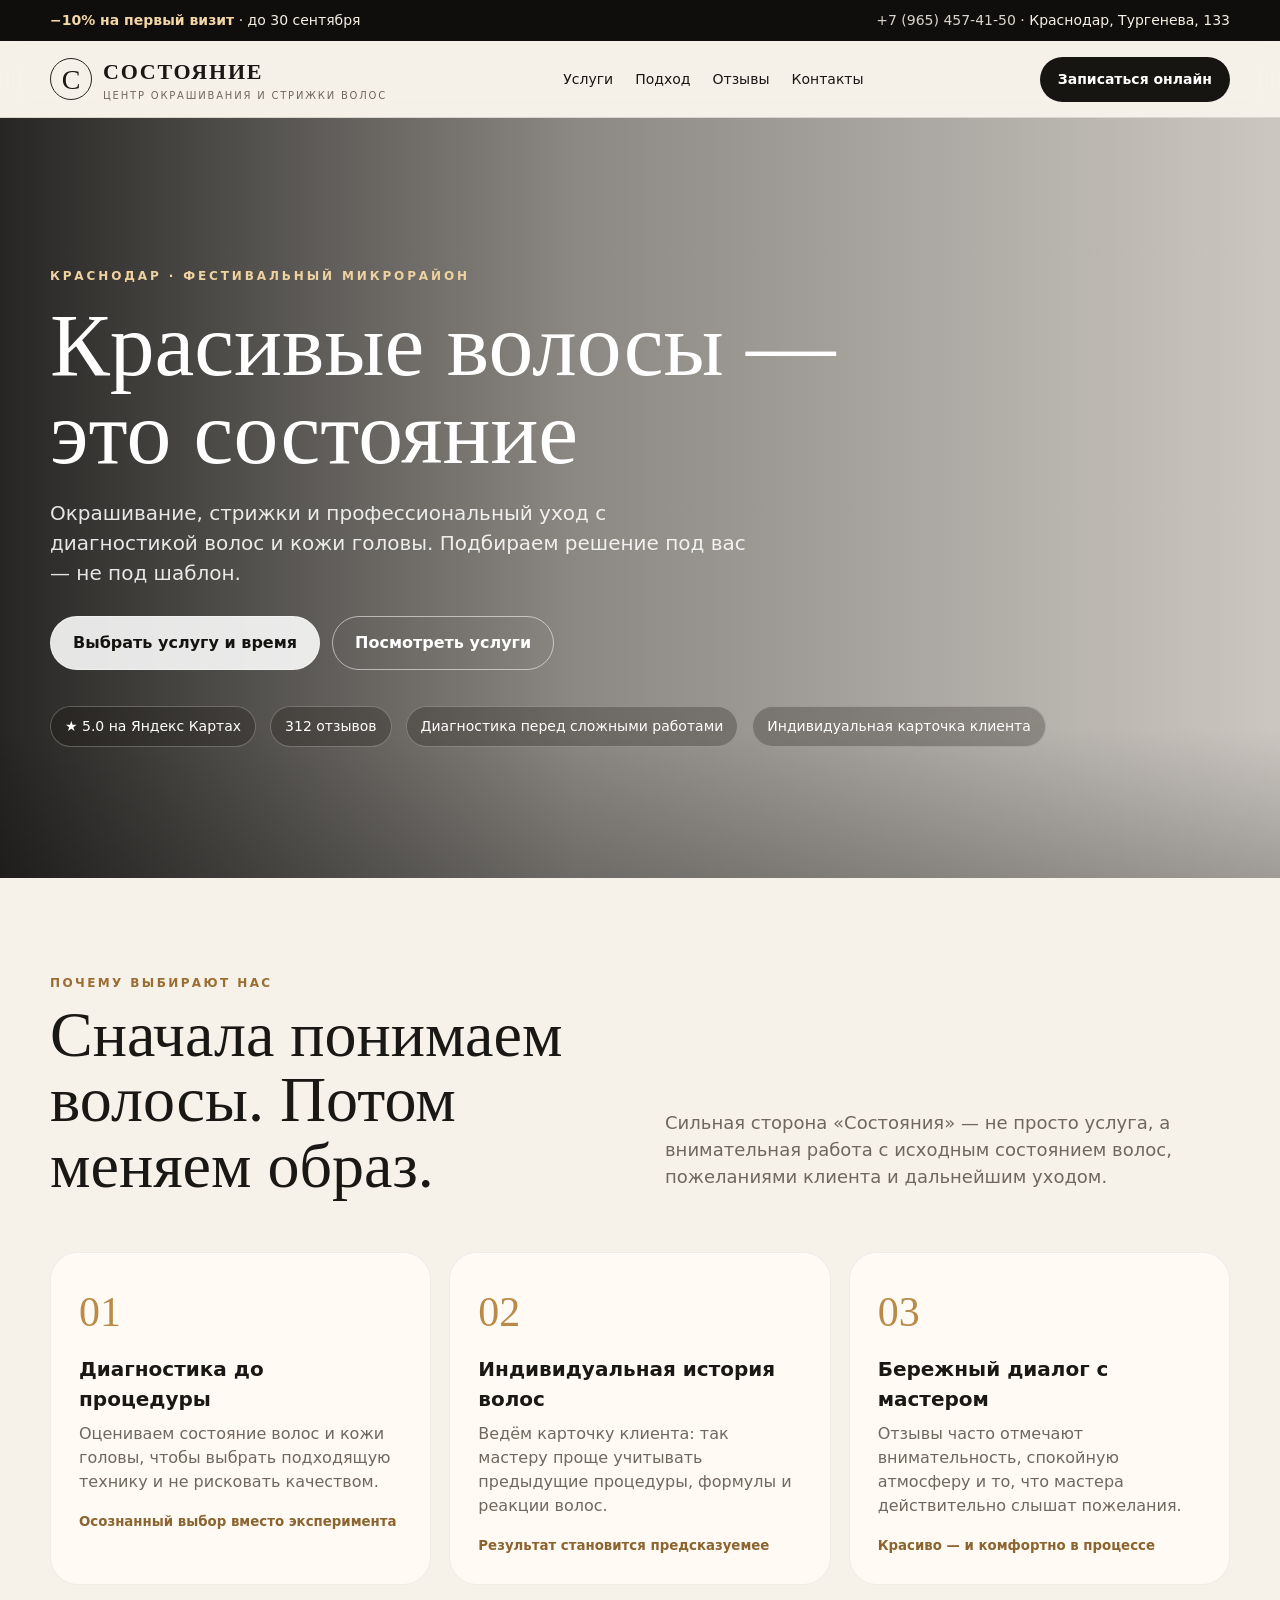
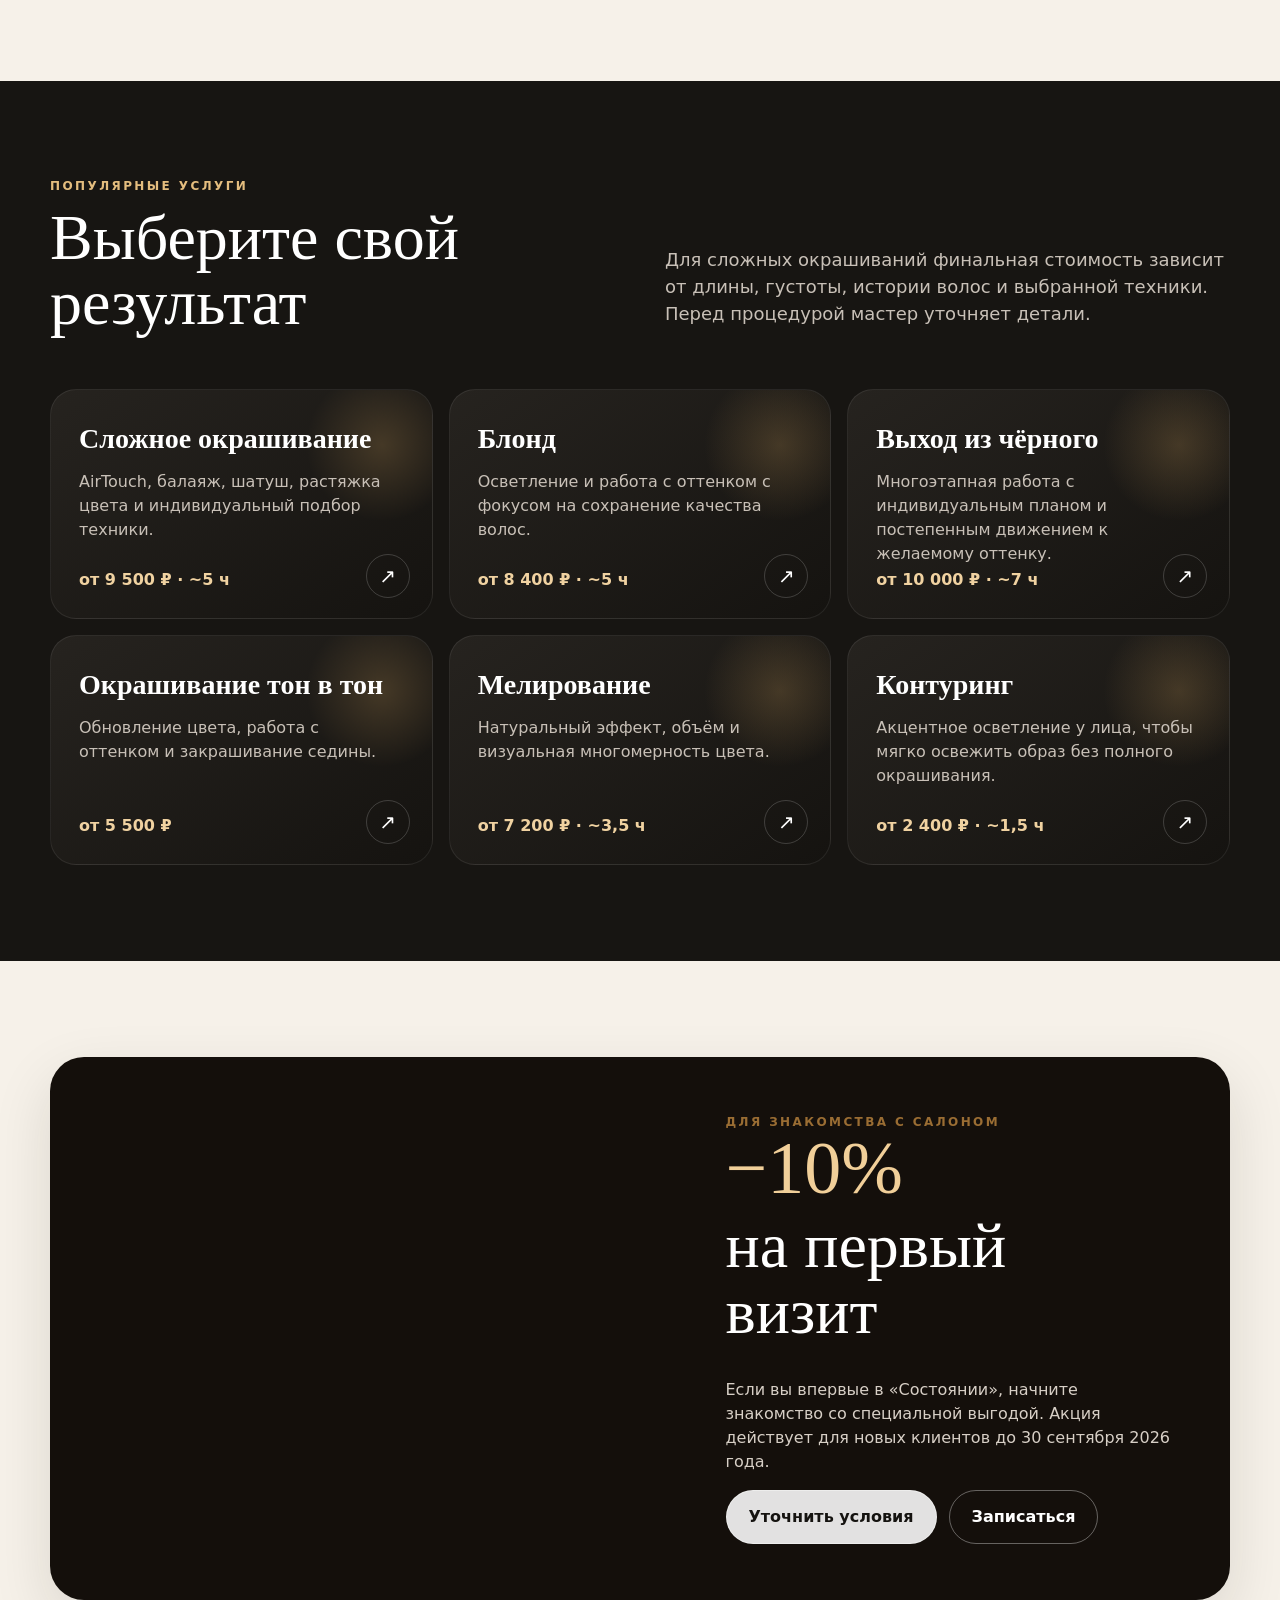
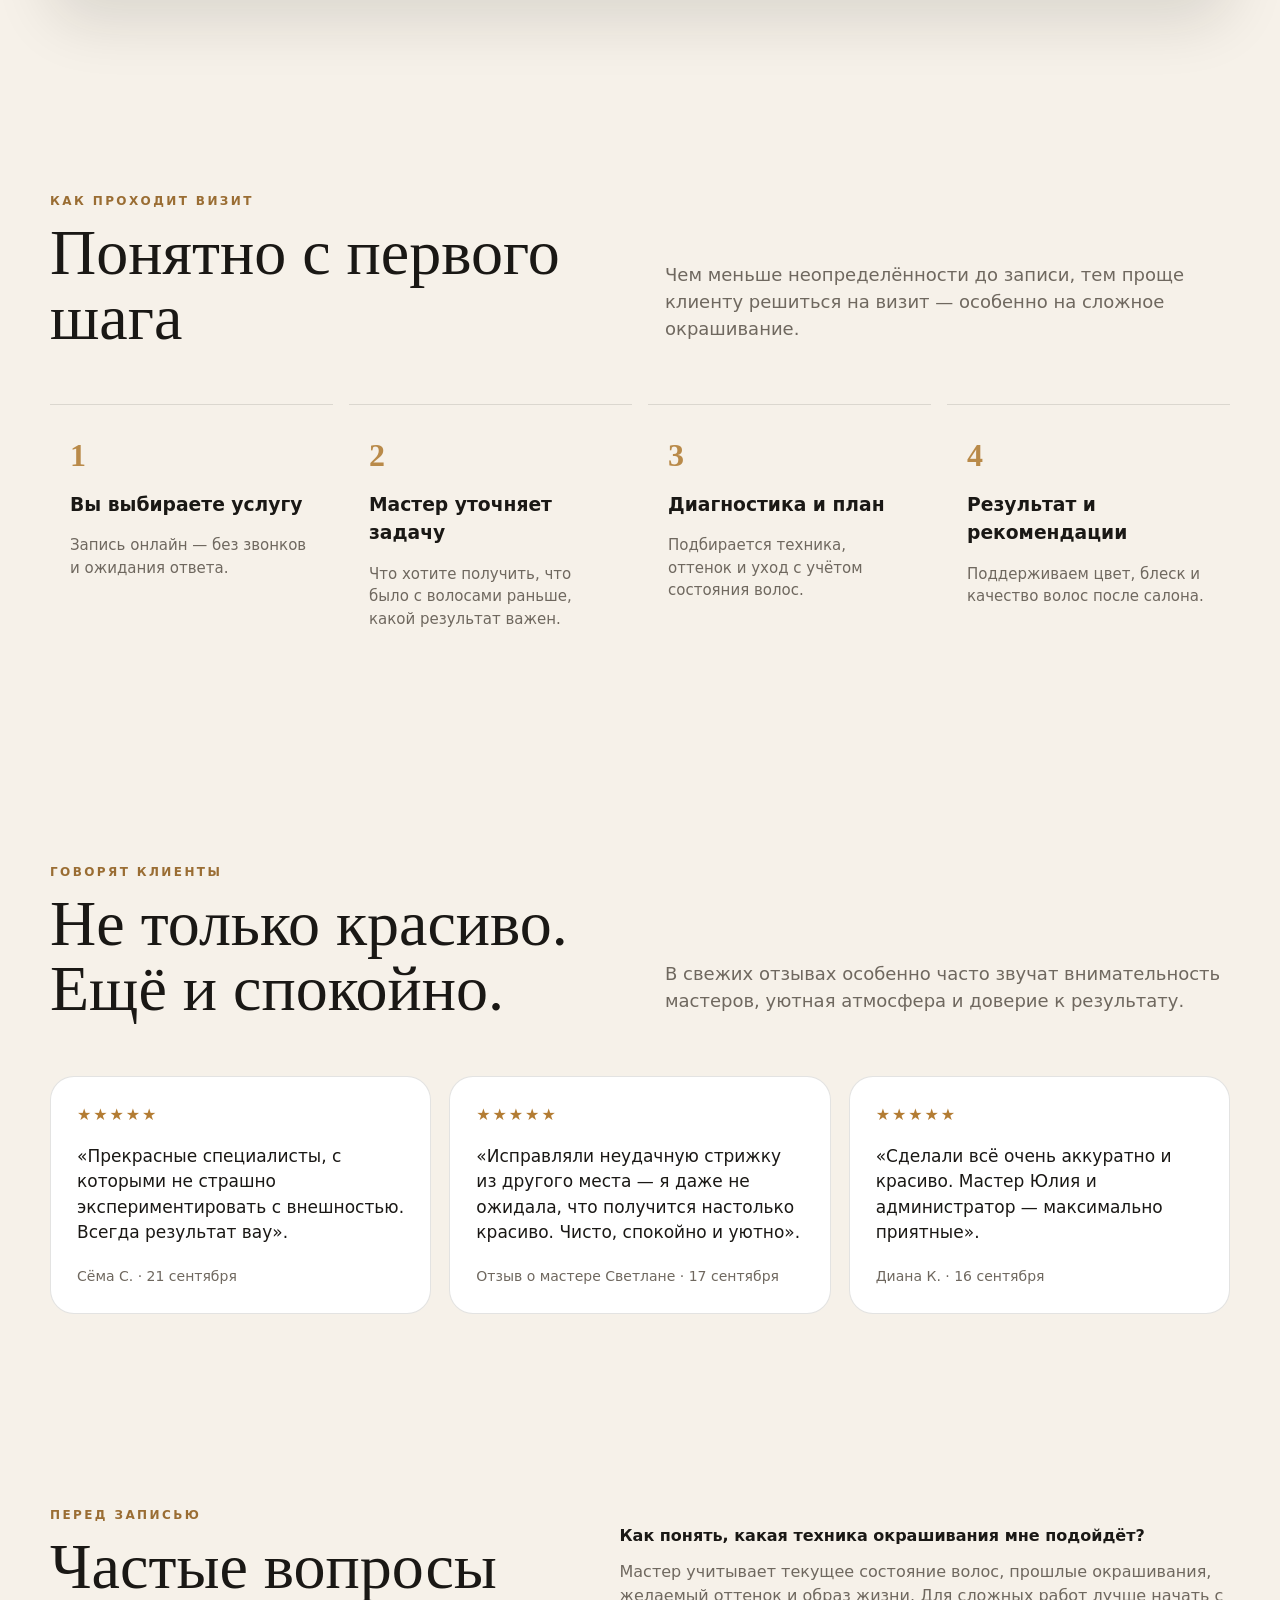
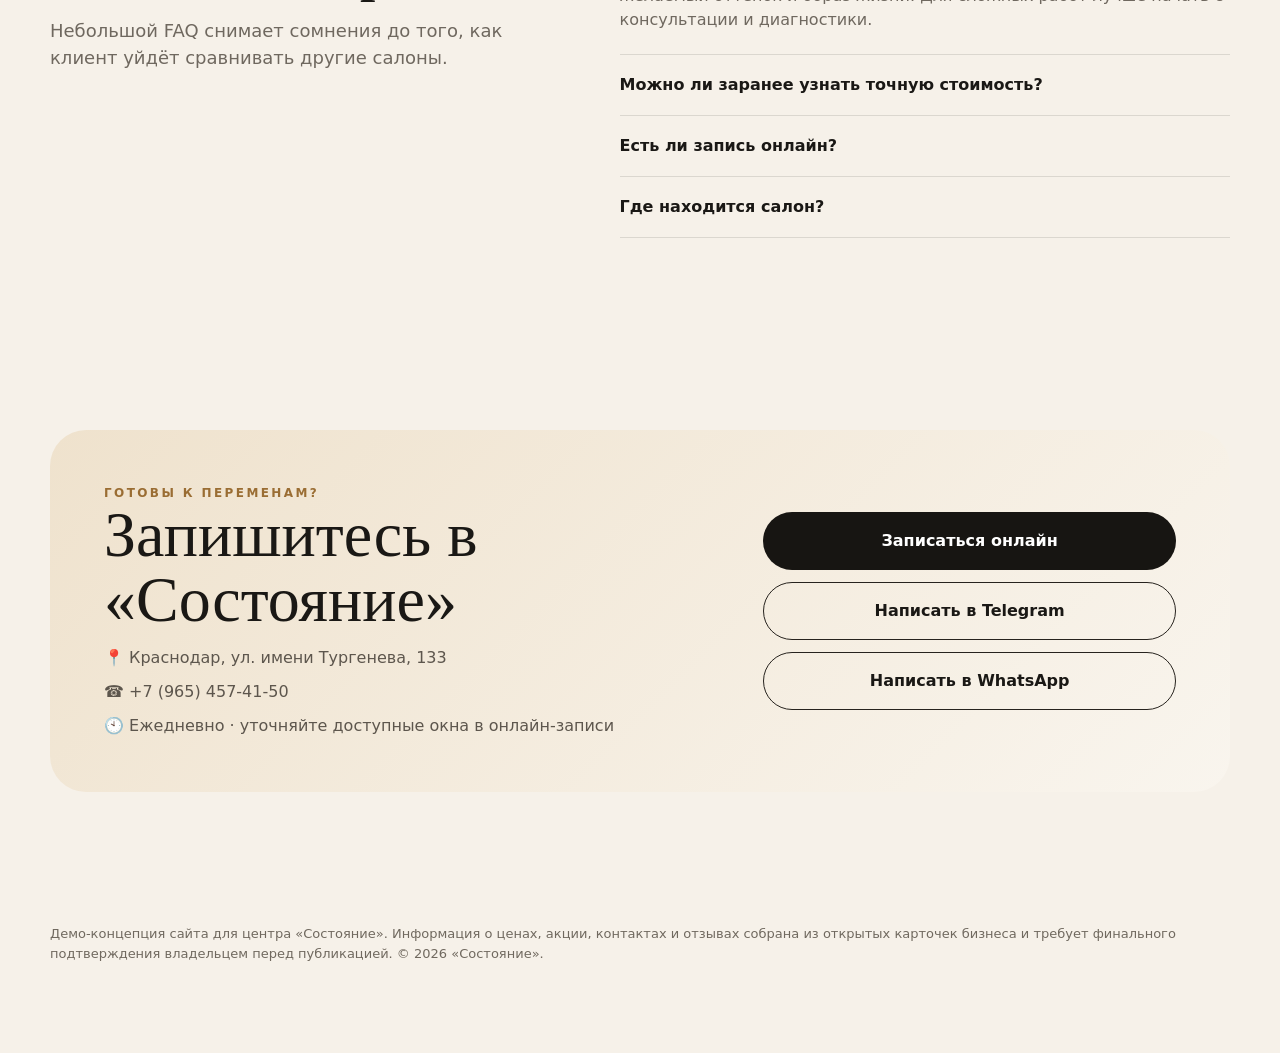
==== index.html @ 74c1530e "Publish Sostoyanie demo site" ====
<!doctype html>
<html lang="ru">
<head>
<meta charset="utf-8" />
<meta name="viewport" content="width=device-width,initial-scale=1" />
<title>Состояние — окрашивание и стрижки в Краснодаре</title>
<meta name="description" content="Центр окрашивания и стрижки волос «Состояние» в Краснодаре. Диагностика волос и кожи головы, сложные окрашивания, блонд, стрижки и профессиональный уход. Онлайн-запись." />
<meta name="theme-color" content="#171512" />
<meta property="og:title" content="Состояние — центр окрашивания и стрижки волос" />
<meta property="og:description" content="Красивый цвет начинается с диагностики. Бережный подход, индивидуальная карточка клиента и профессиональный уход." />
<meta property="og:type" content="website" />
<meta property="og:image" content="https://avatars.mds.yandex.net/get-maps-adv-crm/11387709/2a0000018e7fcbfcdc13bbfa677371ad6280/landing_background" />
<style>
:root{--bg:#f6f1e9;--paper:#fffaf3;--ink:#1a1815;--muted:#6f685f;--gold:#b98a49;--gold2:#e3c28c;--dark:#171512;--line:rgba(26,24,21,.12);--radius:28px;--shadow:0 22px 60px rgba(28,22,14,.12)}
*{box-sizing:border-box}html{scroll-behavior:smooth}body{margin:0;font-family:Inter,system-ui,-apple-system,Segoe UI,Roboto,Arial,sans-serif;background:var(--bg);color:var(--ink);line-height:1.5}a{text-decoration:none;color:inherit}button,a{ -webkit-tap-highlight-color:transparent}.wrap{width:min(1180px,calc(100% - 36px));margin:auto}
.topbar{background:#0f0e0c;color:#f6efe4;font-size:14px}.topbar .wrap{display:flex;justify-content:space-between;gap:18px;align-items:center;padding:10px 0}.topbar b{color:#f3d6a6}.topbar a{opacity:.88}.topbar a:hover{opacity:1}
header{position:sticky;top:0;z-index:20;background:rgba(246,241,233,.9);backdrop-filter:blur(14px);border-bottom:1px solid var(--line)}nav{height:76px;display:flex;align-items:center;justify-content:space-between;gap:22px}.brand{display:flex;align-items:center;gap:11px}.mark{width:42px;height:42px;border:1px solid #26231e;border-radius:50%;display:grid;place-items:center;font-family:Georgia,serif;font-size:28px}.brand strong{font-family:Georgia,serif;font-size:22px;letter-spacing:.08em}.brand small{display:block;color:var(--muted);font-size:10px;letter-spacing:.18em;text-transform:uppercase}.navlinks{display:flex;gap:22px;font-size:14px}.navlinks a:hover{color:#8b642f}.btn{display:inline-flex;align-items:center;justify-content:center;gap:8px;border-radius:999px;padding:14px 22px;font-weight:700;border:1px solid transparent;transition:.2s}.btn-dark{background:var(--dark);color:#fff}.btn-dark:hover{transform:translateY(-1px);background:#2b2721}.btn-light{background:rgba(255,255,255,.88);border-color:rgba(255,255,255,.38);color:#151310}.btn-outline{border-color:#27231e}.navcta{padding:11px 17px;font-size:14px}
.hero{position:relative;min-height:760px;display:flex;align-items:end;color:#fff;background:linear-gradient(90deg,rgba(10,9,8,.88),rgba(10,9,8,.45) 45%,rgba(10,9,8,.18)),url('https://avatars.mds.yandex.net/get-maps-adv-crm/11387709/2a0000018e7fcbfcdc13bbfa677371ad6280/landing_background') center/cover no-repeat}.hero:after{content:"";position:absolute;inset:auto 0 0;height:150px;background:linear-gradient(transparent,rgba(0,0,0,.22));pointer-events:none}.hero .wrap{position:relative;z-index:2;padding:100px 0 82px}.eyebrow{font-size:12px;letter-spacing:.24em;text-transform:uppercase;color:#efd29f;font-weight:800}.hero h1{font-family:Georgia,serif;font-size:clamp(48px,7vw,92px);line-height:.98;max-width:850px;margin:16px 0 22px;font-weight:500}.hero p{font-size:20px;max-width:710px;color:rgba(255,255,255,.88);margin:0 0 28px}.actions{display:flex;flex-wrap:wrap;gap:12px}.trustline{display:flex;flex-wrap:wrap;gap:14px;margin-top:36px}.pill{padding:9px 14px;border:1px solid rgba(255,255,255,.26);border-radius:999px;background:rgba(20,18,15,.26);backdrop-filter:blur(8px);font-size:14px}
.section{padding:96px 0}.section-head{display:grid;grid-template-columns:1fr 1fr;gap:50px;align-items:end;margin-bottom:44px}.kicker{color:#9a6d33;font-size:12px;letter-spacing:.2em;text-transform:uppercase;font-weight:800}.section h2{font-family:Georgia,serif;font-weight:500;font-size:clamp(38px,5vw,64px);line-height:1.02;margin:10px 0}.lead{font-size:18px;color:var(--muted);max-width:620px}.cards{display:grid;grid-template-columns:repeat(3,1fr);gap:18px}.card{background:var(--paper);padding:28px;border-radius:var(--radius);border:1px solid rgba(26,24,21,.06);box-shadow:0 1px 0 rgba(255,255,255,.5) inset}.card .num{font-family:Georgia,serif;font-size:42px;color:var(--gold)}.card h3{font-size:20px;margin:10px 0 8px}.card p{color:var(--muted);margin:0}.card small{display:block;margin-top:18px;color:#8b642f;font-weight:700}
.dark{background:var(--dark);color:#fff}.dark .lead{color:#c8c0b7}.dark .kicker{color:#e4bd7e}.service-grid{display:grid;grid-template-columns:repeat(3,1fr);gap:16px}.service{position:relative;overflow:hidden;border-radius:26px;padding:28px;min-height:230px;background:linear-gradient(145deg,#26231f,#151310);border:1px solid rgba(255,255,255,.08)}.service:before{content:"";position:absolute;width:160px;height:160px;border-radius:50%;background:radial-gradient(circle,rgba(213,166,95,.22),transparent 67%);right:-30px;top:-25px}.service h3{font-family:Georgia,serif;font-size:28px;margin:0 0 10px;position:relative}.service p{color:#c8c0b7;margin:0 0 24px;position:relative}.price{position:absolute;left:28px;bottom:26px;color:#f0d2a1;font-weight:800}.service a{position:absolute;right:22px;bottom:20px;width:44px;height:44px;border-radius:50%;border:1px solid rgba(255,255,255,.18);display:grid;place-items:center;font-size:20px}
.promo{display:grid;grid-template-columns:1.05fr .95fr;border-radius:34px;overflow:hidden;box-shadow:var(--shadow);background:#140f0b}.promo-photo{min-height:480px;background:url('https://avatars.mds.yandex.net/get-sprav-posts/18765929/2a000001a0906ebebb6d0a487656558521f9/XL') center/cover no-repeat}.promo-copy{padding:56px;color:#fff;display:flex;flex-direction:column;justify-content:center}.promo-copy h2{margin:8px 0 18px}.promo-copy p{color:#d7cfc6}.promo-copy .big{font-family:Georgia,serif;font-size:74px;color:#f1cf99;line-height:1}
.steps{display:grid;grid-template-columns:repeat(4,1fr);gap:16px}.step{padding:26px 20px;border-top:1px solid var(--line)}.step b{font-family:Georgia,serif;font-size:32px;color:var(--gold)}.step h3{margin:12px 0 7px}.step p{color:var(--muted);font-size:15px}
.review-grid{display:grid;grid-template-columns:repeat(3,1fr);gap:18px}.review{background:#fff;padding:26px;border-radius:24px;border:1px solid var(--line)}.stars{letter-spacing:.12em;color:#b37c33}.review p{font-size:17px}.review footer{color:var(--muted);font-size:14px;margin-top:20px}
.faq{display:grid;grid-template-columns:.9fr 1.1fr;gap:70px}.faq details{border-bottom:1px solid var(--line);padding:18px 0}.faq summary{cursor:pointer;font-weight:800;list-style:none}.faq summary::-webkit-details-marker{display:none}.faq details p{color:var(--muted);margin:12px 0 4px}
.contact{background:linear-gradient(135deg,#efe2cd,#f9f5ee);border-radius:36px;padding:54px;display:grid;grid-template-columns:1.2fr .8fr;gap:40px;align-items:center}.contact h2{margin:0 0 14px}.contact .meta{display:grid;gap:10px;color:#5d564d}.contact-actions{display:grid;gap:12px}.contact-actions .btn{width:100%;padding:16px 22px}
footer.site-footer{padding:36px 0 90px;color:#70695f;font-size:13px}.floatbook{display:none;position:fixed;z-index:30;bottom:14px;left:14px;right:14px;background:#171512;color:#fff;padding:15px 20px;border-radius:999px;text-align:center;font-weight:800;box-shadow:0 10px 32px rgba(0,0,0,.25)}
@media(max-width:900px){.navlinks{display:none}.cards,.service-grid,.review-grid{grid-template-columns:1fr 1fr}.section-head,.faq,.contact,.promo{grid-template-columns:1fr}.promo-photo{min-height:360px}.steps{grid-template-columns:1fr 1fr}.hero{min-height:690px}.hero .wrap{padding-top:80px}.floatbook{display:block}footer.site-footer{padding-bottom:100px}}
@media(max-width:620px){.topbar .wrap span:last-child{display:none}.wrap{width:min(100% - 24px,1180px)}nav{height:68px}.brand small{display:none}.navcta{display:none}.hero{min-height:660px;background-position:62% center}.hero h1{font-size:49px}.hero p{font-size:17px}.section{padding:70px 0}.section-head{gap:12px}.cards,.service-grid,.review-grid,.steps{grid-template-columns:1fr}.promo-copy{padding:34px 26px}.promo-copy .big{font-size:58px}.contact{padding:34px 24px}.service{min-height:205px}}
</style>
<script type="application/ld+json">
{
  "@context":"https://schema.org",
  "@type":"HairSalon",
  "name":"Состояние",
  "description":"Центр окрашивания и стрижки волос. Профессиональный уход за кожей головы и волосами.",
  "telephone":"+7 965 457-41-50",
  "address":{"@type":"PostalAddress","streetAddress":"ул. имени Тургенева, 133","addressLocality":"Краснодар","addressCountry":"RU"},
  "aggregateRating":{"@type":"AggregateRating","ratingValue":"5.0","reviewCount":"312"},
  "priceRange":"₽₽₽"
}
</script>
</head>
<body>
<div class="topbar"><div class="wrap"><span><b>−10% на первый визит</b> · до 30 сентября</span><span><a href="tel:+79654574150">+7 (965) 457-41-50</a> · Краснодар, Тургенева, 133</span></div></div>
<header><div class="wrap"><nav><a class="brand" href="#top"><span class="mark">С</span><span><strong>СОСТОЯНИЕ</strong><small>центр окрашивания и стрижки волос</small></span></a><div class="navlinks"><a href="#services">Услуги</a><a href="#approach">Подход</a><a href="#reviews">Отзывы</a><a href="#contacts">Контакты</a></div><a class="btn btn-dark navcta" href="https://yandex.ru/web-maps/webview?booking%5Bpermalink%5D=66404246232&booking%5Bstandalone%5D=true&mode=booking&source=partner-cta" target="_blank" rel="noopener">Записаться онлайн</a></nav></div></header>
<main id="top">
<section class="hero"><div class="wrap"><div class="eyebrow">Краснодар · Фестивальный микрорайон</div><h1>Красивые волосы — это состояние</h1><p>Окрашивание, стрижки и профессиональный уход с диагностикой волос и кожи головы. Подбираем решение под вас — не под шаблон.</p><div class="actions"><a class="btn btn-light" href="https://yandex.ru/web-maps/webview?booking%5Bpermalink%5D=66404246232&booking%5Bstandalone%5D=true&mode=booking&source=partner-cta" target="_blank" rel="noopener">Выбрать услугу и время</a><a class="btn btn-outline" style="color:white;border-color:rgba(255,255,255,.55)" href="#services">Посмотреть услуги</a></div><div class="trustline"><span class="pill">★ 5.0 на Яндекс Картах</span><span class="pill">312 отзывов</span><span class="pill">Диагностика перед сложными работами</span><span class="pill">Индивидуальная карточка клиента</span></div></div></section>
<section class="section"><div class="wrap"><div class="section-head"><div><div class="kicker">Почему выбирают нас</div><h2>Сначала понимаем волосы. Потом меняем образ.</h2></div><p class="lead">Сильная сторона «Состояния» — не просто услуга, а внимательная работа с исходным состоянием волос, пожеланиями клиента и дальнейшим уходом.</p></div><div class="cards"><article class="card"><div class="num">01</div><h3>Диагностика до процедуры</h3><p>Оцениваем состояние волос и кожи головы, чтобы выбрать подходящую технику и не рисковать качеством.</p><small>Осознанный выбор вместо эксперимента</small></article><article class="card"><div class="num">02</div><h3>Индивидуальная история волос</h3><p>Ведём карточку клиента: так мастеру проще учитывать предыдущие процедуры, формулы и реакции волос.</p><small>Результат становится предсказуемее</small></article><article class="card"><div class="num">03</div><h3>Бережный диалог с мастером</h3><p>Отзывы часто отмечают внимательность, спокойную атмосферу и то, что мастера действительно слышат пожелания.</p><small>Красиво — и комфортно в процессе</small></article></div></div></section>
<section class="section dark" id="services"><div class="wrap"><div class="section-head"><div><div class="kicker">Популярные услуги</div><h2>Выберите свой результат</h2></div><p class="lead">Для сложных окрашиваний финальная стоимость зависит от длины, густоты, истории волос и выбранной техники. Перед процедурой мастер уточняет детали.</p></div><div class="service-grid"><article class="service"><h3>Сложное окрашивание</h3><p>AirTouch, балаяж, шатуш, растяжка цвета и индивидуальный подбор техники.</p><div class="price">от 9 500 ₽ · ~5 ч</div><a href="https://yandex.ru/web-maps/webview?booking%5Bpermalink%5D=66404246232&booking%5Bstandalone%5D=true&mode=booking&source=partner-cta" target="_blank">↗</a></article><article class="service"><h3>Блонд</h3><p>Осветление и работа с оттенком с фокусом на сохранение качества волос.</p><div class="price">от 8 400 ₽ · ~5 ч</div><a href="https://yandex.ru/web-maps/webview?booking%5Bpermalink%5D=66404246232&booking%5Bstandalone%5D=true&mode=booking&source=partner-cta" target="_blank">↗</a></article><article class="service"><h3>Выход из чёрного</h3><p>Многоэтапная работа с индивидуальным планом и постепенным движением к желаемому оттенку.</p><div class="price">от 10 000 ₽ · ~7 ч</div><a href="https://yandex.ru/web-maps/webview?booking%5Bpermalink%5D=66404246232&booking%5Bstandalone%5D=true&mode=booking&source=partner-cta" target="_blank">↗</a></article><article class="service"><h3>Окрашивание тон в тон</h3><p>Обновление цвета, работа с оттенком и закрашивание седины.</p><div class="price">от 5 500 ₽</div><a href="https://yandex.ru/web-maps/webview?booking%5Bpermalink%5D=66404246232&booking%5Bstandalone%5D=true&mode=booking&source=partner-cta" target="_blank">↗</a></article><article class="service"><h3>Мелирование</h3><p>Натуральный эффект, объём и визуальная многомерность цвета.</p><div class="price">от 7 200 ₽ · ~3,5 ч</div><a href="https://yandex.ru/web-maps/webview?booking%5Bpermalink%5D=66404246232&booking%5Bstandalone%5D=true&mode=booking&source=partner-cta" target="_blank">↗</a></article><article class="service"><h3>Контуринг</h3><p>Акцентное осветление у лица, чтобы мягко освежить образ без полного окрашивания.</p><div class="price">от 2 400 ₽ · ~1,5 ч</div><a href="https://yandex.ru/web-maps/webview?booking%5Bpermalink%5D=66404246232&booking%5Bstandalone%5D=true&mode=booking&source=partner-cta" target="_blank">↗</a></article></div></div></section>
<section class="section"><div class="wrap"><div class="promo"><div class="promo-photo" role="img" aria-label="Акция на первый визит"></div><div class="promo-copy"><div class="kicker">Для знакомства с салоном</div><div class="big">−10%</div><h2>на первый визит</h2><p>Если вы впервые в «Состоянии», начните знакомство со специальной выгодой. Акция действует для новых клиентов до 30 сентября 2026 года.</p><div class="actions"><a class="btn btn-light" href="https://wa.me/message/EN5JDCQQOLLJF1" target="_blank" rel="noopener">Уточнить условия</a><a class="btn btn-outline" style="color:#fff;border-color:rgba(255,255,255,.35)" href="https://yandex.ru/web-maps/webview?booking%5Bpermalink%5D=66404246232&booking%5Bstandalone%5D=true&mode=booking&source=partner-cta" target="_blank" rel="noopener">Записаться</a></div></div></div></div></section>
<section class="section" id="approach"><div class="wrap"><div class="section-head"><div><div class="kicker">Как проходит визит</div><h2>Понятно с первого шага</h2></div><p class="lead">Чем меньше неопределённости до записи, тем проще клиенту решиться на визит — особенно на сложное окрашивание.</p></div><div class="steps"><div class="step"><b>1</b><h3>Вы выбираете услугу</h3><p>Запись онлайн — без звонков и ожидания ответа.</p></div><div class="step"><b>2</b><h3>Мастер уточняет задачу</h3><p>Что хотите получить, что было с волосами раньше, какой результат важен.</p></div><div class="step"><b>3</b><h3>Диагностика и план</h3><p>Подбирается техника, оттенок и уход с учётом состояния волос.</p></div><div class="step"><b>4</b><h3>Результат и рекомендации</h3><p>Поддерживаем цвет, блеск и качество волос после салона.</p></div></div></div></section>
<section class="section" id="reviews"><div class="wrap"><div class="section-head"><div><div class="kicker">Говорят клиенты</div><h2>Не только красиво. Ещё и спокойно.</h2></div><p class="lead">В свежих отзывах особенно часто звучат внимательность мастеров, уютная атмосфера и доверие к результату.</p></div><div class="review-grid"><article class="review"><div class="stars">★★★★★</div><p>«Прекрасные специалисты, с которыми не страшно экспериментировать с внешностью. Всегда результат вау».</p><footer>Сёма С. · 21 сентября</footer></article><article class="review"><div class="stars">★★★★★</div><p>«Исправляли неудачную стрижку из другого места — я даже не ожидала, что получится настолько красиво. Чисто, спокойно и уютно».</p><footer>Отзыв о мастере Светлане · 17 сентября</footer></article><article class="review"><div class="stars">★★★★★</div><p>«Сделали всё очень аккуратно и красиво. Мастер Юлия и администратор — максимально приятные».</p><footer>Диана К. · 16 сентября</footer></article></div></div></section>
<section class="section"><div class="wrap"><div class="faq"><div><div class="kicker">Перед записью</div><h2>Частые вопросы</h2><p class="lead">Небольшой FAQ снимает сомнения до того, как клиент уйдёт сравнивать другие салоны.</p></div><div><details open><summary>Как понять, какая техника окрашивания мне подойдёт?</summary><p>Мастер учитывает текущее состояние волос, прошлые окрашивания, желаемый оттенок и образ жизни. Для сложных работ лучше начать с консультации и диагностики.</p></details><details><summary>Можно ли заранее узнать точную стоимость?</summary><p>Базовые цены указаны на сайте. Для сложных окрашиваний итог зависит от длины, густоты, исходной базы и объёма работы.</p></details><details><summary>Есть ли запись онлайн?</summary><p>Да. Можно сразу выбрать услугу, специалиста и удобное время через онлайн-запись.</p></details><details><summary>Где находится салон?</summary><p>Краснодар, улица имени Тургенева, 133. Удобнее всего построить маршрут через Яндекс Карты.</p></details></div></div></div></section>
<section class="section" id="contacts"><div class="wrap"><div class="contact"><div><div class="kicker">Готовы к переменам?</div><h2>Запишитесь в «Состояние»</h2><div class="meta"><span>📍 Краснодар, ул. имени Тургенева, 133</span><span>☎ <a href="tel:+79654574150">+7 (965) 457-41-50</a></span><span>🕙 Ежедневно · уточняйте доступные окна в онлайн-записи</span></div></div><div class="contact-actions"><a class="btn btn-dark" href="https://yandex.ru/web-maps/webview?booking%5Bpermalink%5D=66404246232&booking%5Bstandalone%5D=true&mode=booking&source=partner-cta" target="_blank" rel="noopener">Записаться онлайн</a><a class="btn btn-outline" href="https://telegram.me/Sostoyanie_beautystudio" target="_blank" rel="noopener">Написать в Telegram</a><a class="btn btn-outline" href="https://wa.me/message/EN5JDCQQOLLJF1" target="_blank" rel="noopener">Написать в WhatsApp</a></div></div></div></section>
</main>
<footer class="site-footer"><div class="wrap">Демо-концепция сайта для центра «Состояние». Информация о ценах, акции, контактах и отзывах собрана из открытых карточек бизнеса и требует финального подтверждения владельцем перед публикацией. © 2026 «Состояние».</div></footer>
<a class="floatbook" href="https://yandex.ru/web-maps/webview?booking%5Bpermalink%5D=66404246232&booking%5Bstandalone%5D=true&mode=booking&source=partner-cta" target="_blank" rel="noopener">Записаться онлайн</a>
</body></html>
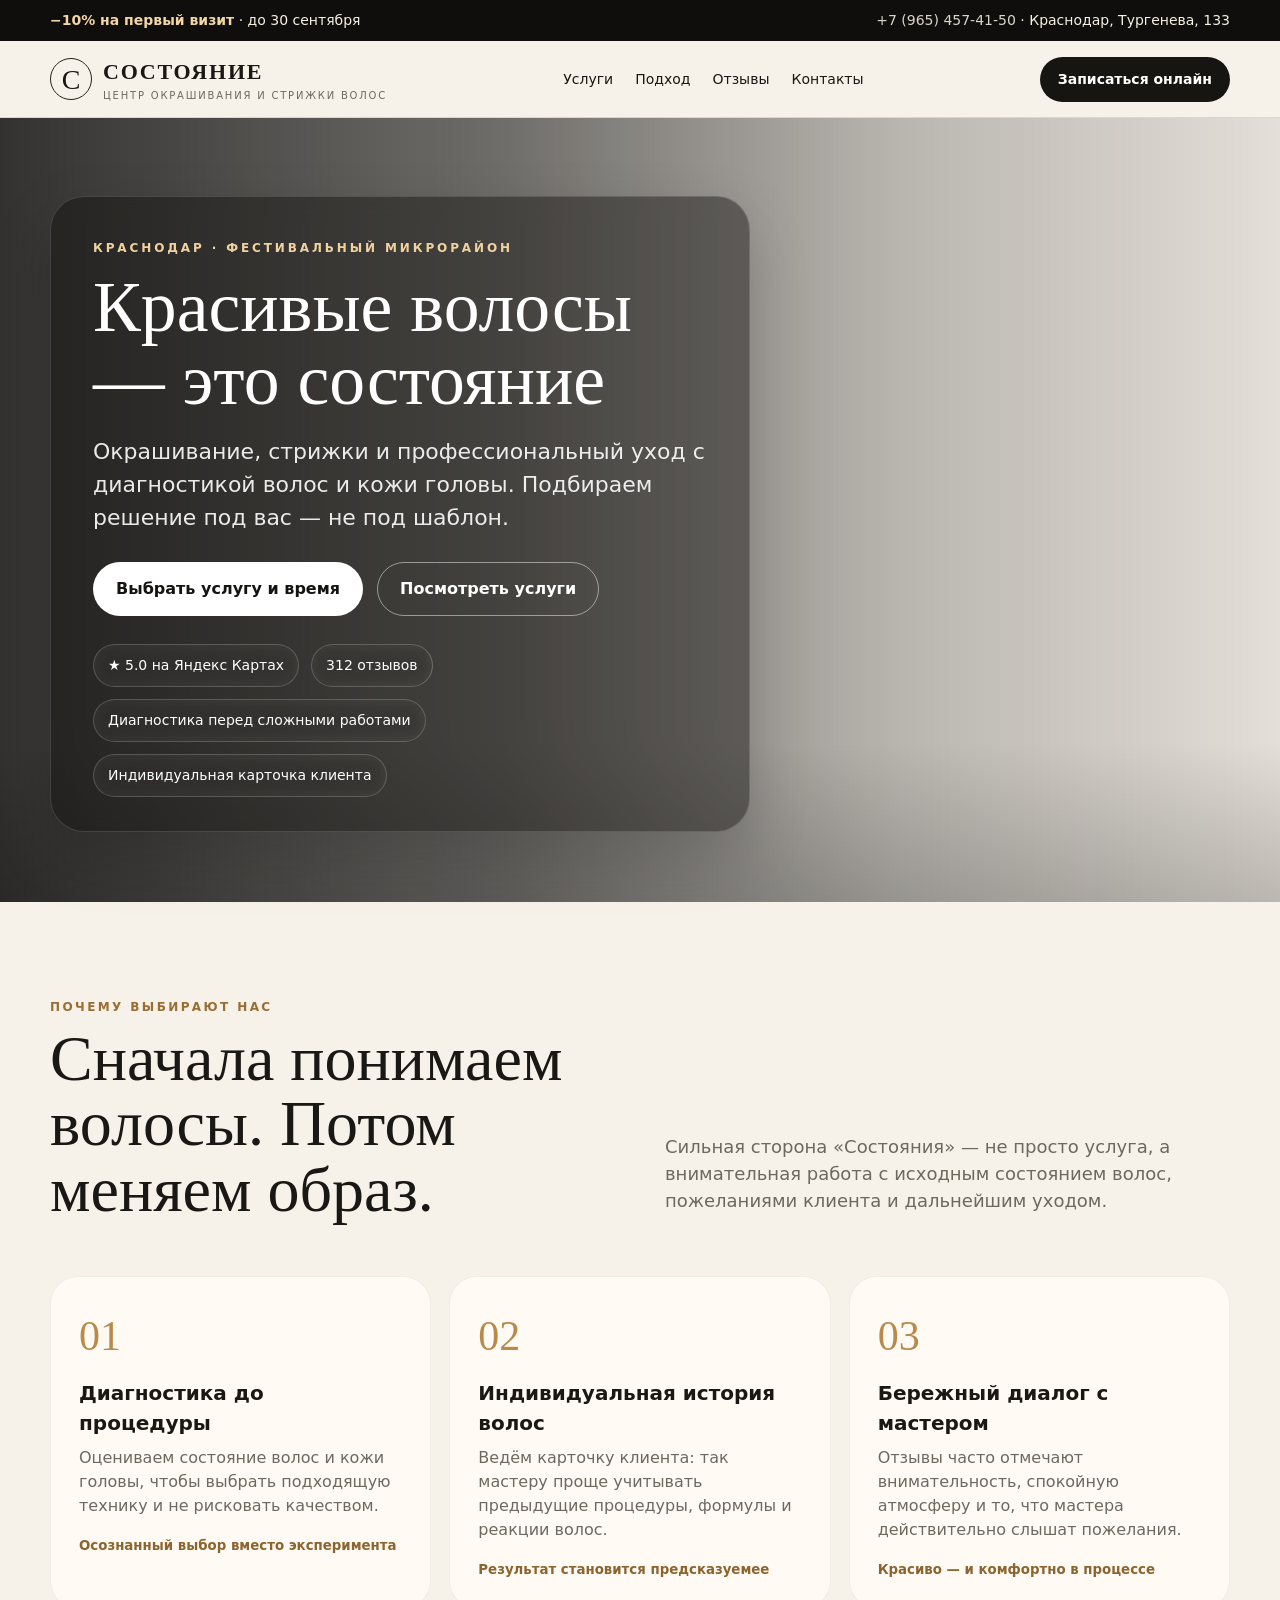
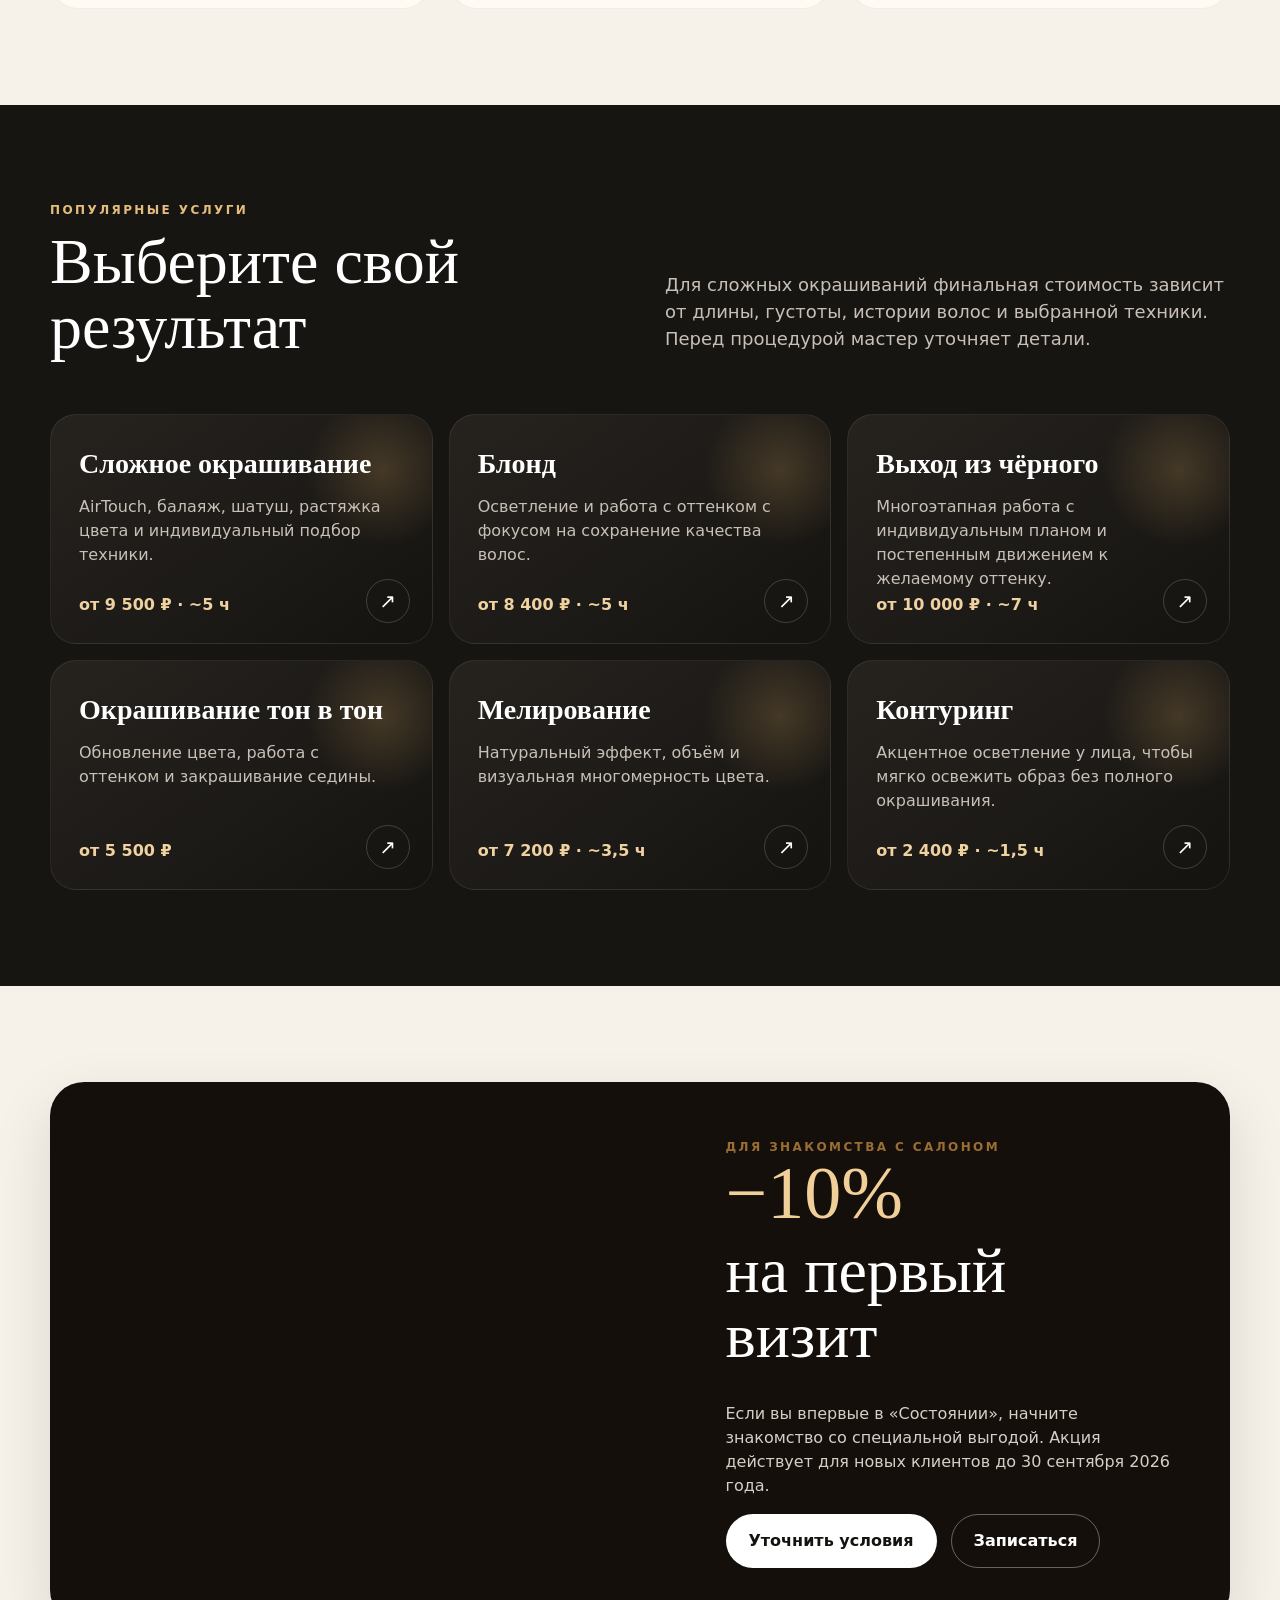
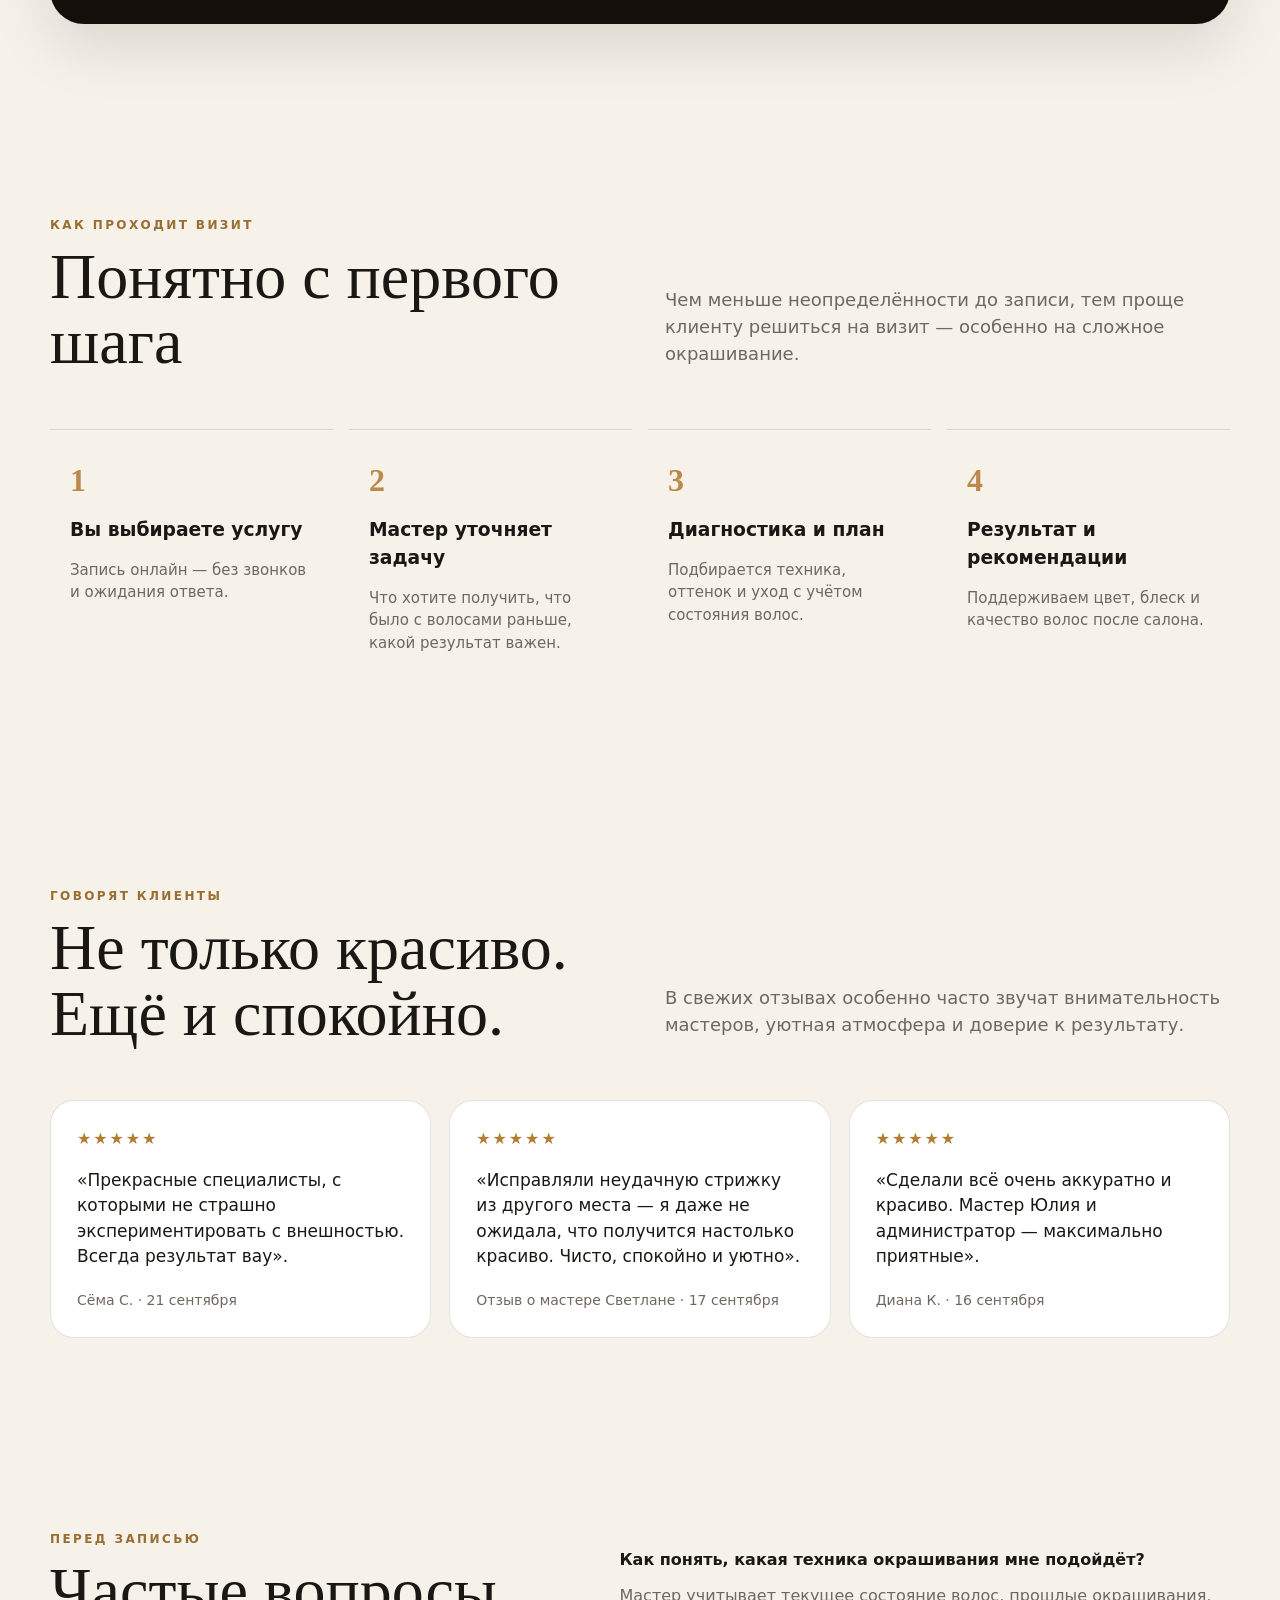
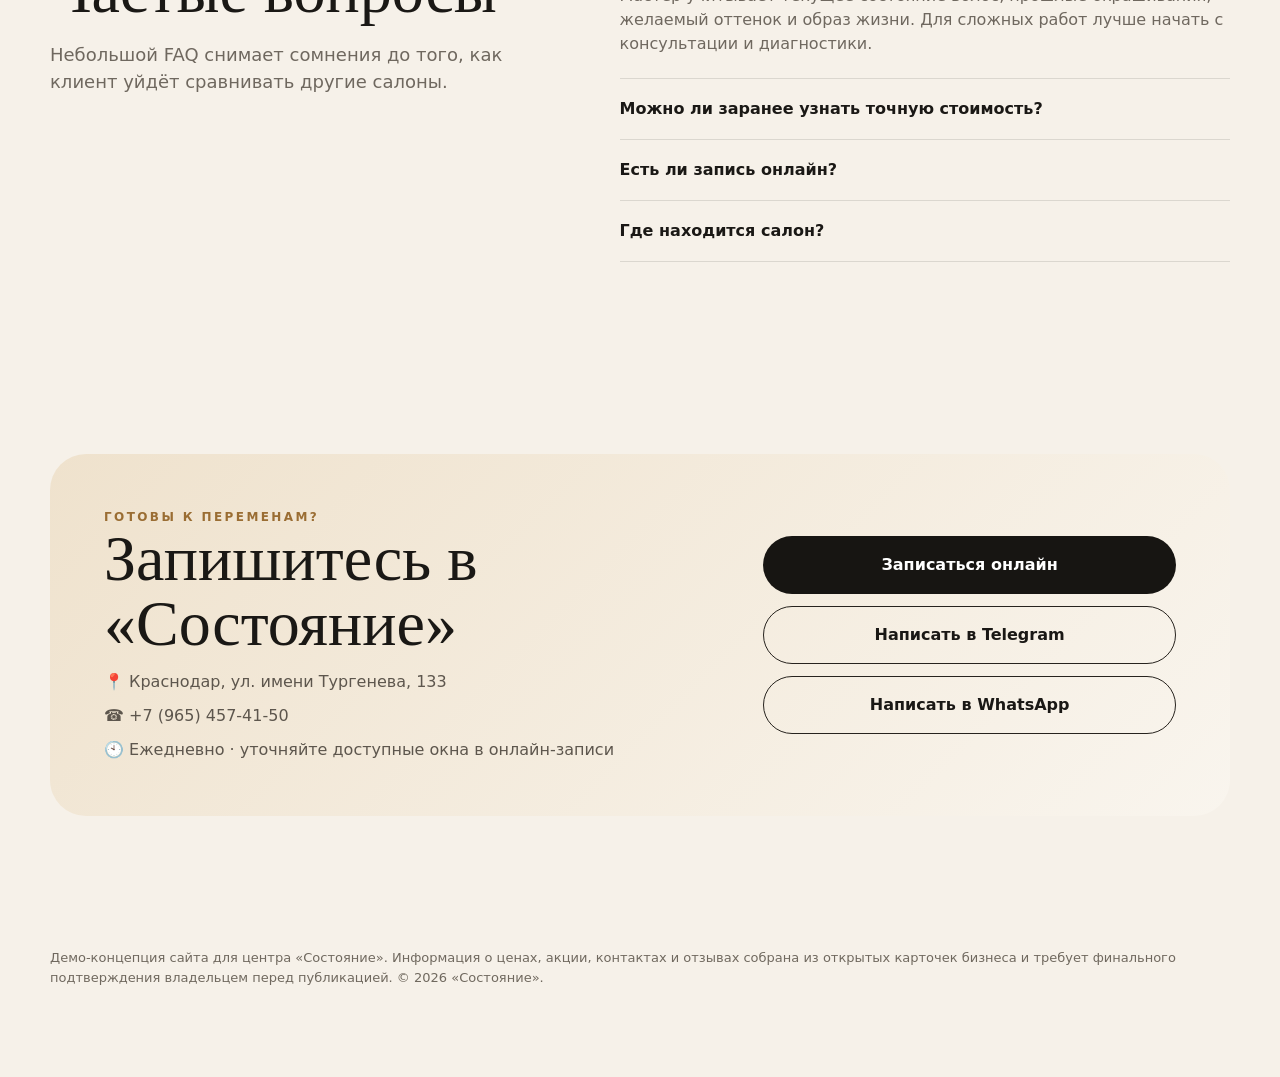
==== commit c111f3f4: "Refine hero layout for cleaner premium presentation" ====
--- a/index.html
+++ b/index.html
@@ -14,8 +14,8 @@
 :root{--bg:#f6f1e9;--paper:#fffaf3;--ink:#1a1815;--muted:#6f685f;--gold:#b98a49;--gold2:#e3c28c;--dark:#171512;--line:rgba(26,24,21,.12);--radius:28px;--shadow:0 22px 60px rgba(28,22,14,.12)}
 *{box-sizing:border-box}html{scroll-behavior:smooth}body{margin:0;font-family:Inter,system-ui,-apple-system,Segoe UI,Roboto,Arial,sans-serif;background:var(--bg);color:var(--ink);line-height:1.5}a{text-decoration:none;color:inherit}button,a{ -webkit-tap-highlight-color:transparent}.wrap{width:min(1180px,calc(100% - 36px));margin:auto}
 .topbar{background:#0f0e0c;color:#f6efe4;font-size:14px}.topbar .wrap{display:flex;justify-content:space-between;gap:18px;align-items:center;padding:10px 0}.topbar b{color:#f3d6a6}.topbar a{opacity:.88}.topbar a:hover{opacity:1}
-header{position:sticky;top:0;z-index:20;background:rgba(246,241,233,.9);backdrop-filter:blur(14px);border-bottom:1px solid var(--line)}nav{height:76px;display:flex;align-items:center;justify-content:space-between;gap:22px}.brand{display:flex;align-items:center;gap:11px}.mark{width:42px;height:42px;border:1px solid #26231e;border-radius:50%;display:grid;place-items:center;font-family:Georgia,serif;font-size:28px}.brand strong{font-family:Georgia,serif;font-size:22px;letter-spacing:.08em}.brand small{display:block;color:var(--muted);font-size:10px;letter-spacing:.18em;text-transform:uppercase}.navlinks{display:flex;gap:22px;font-size:14px}.navlinks a:hover{color:#8b642f}.btn{display:inline-flex;align-items:center;justify-content:center;gap:8px;border-radius:999px;padding:14px 22px;font-weight:700;border:1px solid transparent;transition:.2s}.btn-dark{background:var(--dark);color:#fff}.btn-dark:hover{transform:translateY(-1px);background:#2b2721}.btn-light{background:rgba(255,255,255,.88);border-color:rgba(255,255,255,.38);color:#151310}.btn-outline{border-color:#27231e}.navcta{padding:11px 17px;font-size:14px}
-.hero{position:relative;min-height:760px;display:flex;align-items:end;color:#fff;background:linear-gradient(90deg,rgba(10,9,8,.88),rgba(10,9,8,.45) 45%,rgba(10,9,8,.18)),url('https://avatars.mds.yandex.net/get-maps-adv-crm/11387709/2a0000018e7fcbfcdc13bbfa677371ad6280/landing_background') center/cover no-repeat}.hero:after{content:"";position:absolute;inset:auto 0 0;height:150px;background:linear-gradient(transparent,rgba(0,0,0,.22));pointer-events:none}.hero .wrap{position:relative;z-index:2;padding:100px 0 82px}.eyebrow{font-size:12px;letter-spacing:.24em;text-transform:uppercase;color:#efd29f;font-weight:800}.hero h1{font-family:Georgia,serif;font-size:clamp(48px,7vw,92px);line-height:.98;max-width:850px;margin:16px 0 22px;font-weight:500}.hero p{font-size:20px;max-width:710px;color:rgba(255,255,255,.88);margin:0 0 28px}.actions{display:flex;flex-wrap:wrap;gap:12px}.trustline{display:flex;flex-wrap:wrap;gap:14px;margin-top:36px}.pill{padding:9px 14px;border:1px solid rgba(255,255,255,.26);border-radius:999px;background:rgba(20,18,15,.26);backdrop-filter:blur(8px);font-size:14px}
+header{position:sticky;top:0;z-index:20;background:rgba(246,241,233,.92);backdrop-filter:blur(14px);border-bottom:1px solid var(--line)}nav{height:76px;display:flex;align-items:center;justify-content:space-between;gap:22px}.brand{display:flex;align-items:center;gap:11px}.mark{width:42px;height:42px;border:1px solid #26231e;border-radius:50%;display:grid;place-items:center;font-family:Georgia,serif;font-size:28px}.brand strong{font-family:Georgia,serif;font-size:22px;letter-spacing:.08em}.brand small{display:block;color:var(--muted);font-size:10px;letter-spacing:.18em;text-transform:uppercase}.navlinks{display:flex;gap:22px;font-size:14px}.navlinks a:hover{color:#8b642f}.btn{display:inline-flex;align-items:center;justify-content:center;gap:8px;border-radius:999px;padding:14px 22px;font-weight:700;border:1px solid transparent;transition:.2s}.btn-dark{background:var(--dark);color:#fff}.btn-dark:hover{transform:translateY(-1px);background:#2b2721}.btn-light{background:#fff;border-color:rgba(255,255,255,.38);color:#151310}.btn-outline{border-color:#27231e}.navcta{padding:11px 17px;font-size:14px}
+.hero{position:relative;min-height:720px;display:flex;align-items:center;color:#fff;background:linear-gradient(90deg,rgba(8,8,8,.82) 0%,rgba(8,8,8,.56) 40%,rgba(8,8,8,.26) 70%,rgba(8,8,8,.08) 100%),url('https://avatars.mds.yandex.net/get-maps-adv-crm/11387709/2a0000018e7fcbfcdc13bbfa677371ad6280/landing_background') center right/cover no-repeat}.hero:after{content:"";position:absolute;inset:auto 0 0;height:160px;background:linear-gradient(transparent,rgba(0,0,0,.18));pointer-events:none}.hero .wrap{position:relative;z-index:2;padding:78px 0 70px}.hero-card{max-width:700px;background:rgba(15,13,11,.44);backdrop-filter:blur(10px);border:1px solid rgba(255,255,255,.14);border-radius:34px;padding:42px 42px 34px;box-shadow:0 24px 60px rgba(0,0,0,.18)}.eyebrow{font-size:12px;letter-spacing:.24em;text-transform:uppercase;color:#efd29f;font-weight:800}.hero h1{font-family:Georgia,serif;font-size:clamp(42px,5.6vw,74px);line-height:1.02;max-width:640px;margin:14px 0 18px;font-weight:500}.hero p{font-size:22px;max-width:620px;color:rgba(255,255,255,.9);margin:0 0 28px}.actions{display:flex;flex-wrap:wrap;gap:14px}.trustline{display:flex;flex-wrap:wrap;gap:12px;margin-top:28px}.pill{padding:10px 14px;border:1px solid rgba(255,255,255,.18);border-radius:999px;background:rgba(255,255,255,.08);backdrop-filter:blur(8px);font-size:14px}
 .section{padding:96px 0}.section-head{display:grid;grid-template-columns:1fr 1fr;gap:50px;align-items:end;margin-bottom:44px}.kicker{color:#9a6d33;font-size:12px;letter-spacing:.2em;text-transform:uppercase;font-weight:800}.section h2{font-family:Georgia,serif;font-weight:500;font-size:clamp(38px,5vw,64px);line-height:1.02;margin:10px 0}.lead{font-size:18px;color:var(--muted);max-width:620px}.cards{display:grid;grid-template-columns:repeat(3,1fr);gap:18px}.card{background:var(--paper);padding:28px;border-radius:var(--radius);border:1px solid rgba(26,24,21,.06);box-shadow:0 1px 0 rgba(255,255,255,.5) inset}.card .num{font-family:Georgia,serif;font-size:42px;color:var(--gold)}.card h3{font-size:20px;margin:10px 0 8px}.card p{color:var(--muted);margin:0}.card small{display:block;margin-top:18px;color:#8b642f;font-weight:700}
 .dark{background:var(--dark);color:#fff}.dark .lead{color:#c8c0b7}.dark .kicker{color:#e4bd7e}.service-grid{display:grid;grid-template-columns:repeat(3,1fr);gap:16px}.service{position:relative;overflow:hidden;border-radius:26px;padding:28px;min-height:230px;background:linear-gradient(145deg,#26231f,#151310);border:1px solid rgba(255,255,255,.08)}.service:before{content:"";position:absolute;width:160px;height:160px;border-radius:50%;background:radial-gradient(circle,rgba(213,166,95,.22),transparent 67%);right:-30px;top:-25px}.service h3{font-family:Georgia,serif;font-size:28px;margin:0 0 10px;position:relative}.service p{color:#c8c0b7;margin:0 0 24px;position:relative}.price{position:absolute;left:28px;bottom:26px;color:#f0d2a1;font-weight:800}.service a{position:absolute;right:22px;bottom:20px;width:44px;height:44px;border-radius:50%;border:1px solid rgba(255,255,255,.18);display:grid;place-items:center;font-size:20px}
 .promo{display:grid;grid-template-columns:1.05fr .95fr;border-radius:34px;overflow:hidden;box-shadow:var(--shadow);background:#140f0b}.promo-photo{min-height:480px;background:url('https://avatars.mds.yandex.net/get-sprav-posts/18765929/2a000001a0906ebebb6d0a487656558521f9/XL') center/cover no-repeat}.promo-copy{padding:56px;color:#fff;display:flex;flex-direction:column;justify-content:center}.promo-copy h2{margin:8px 0 18px}.promo-copy p{color:#d7cfc6}.promo-copy .big{font-family:Georgia,serif;font-size:74px;color:#f1cf99;line-height:1}
@@ -24,8 +24,8 @@
 .faq{display:grid;grid-template-columns:.9fr 1.1fr;gap:70px}.faq details{border-bottom:1px solid var(--line);padding:18px 0}.faq summary{cursor:pointer;font-weight:800;list-style:none}.faq summary::-webkit-details-marker{display:none}.faq details p{color:var(--muted);margin:12px 0 4px}
 .contact{background:linear-gradient(135deg,#efe2cd,#f9f5ee);border-radius:36px;padding:54px;display:grid;grid-template-columns:1.2fr .8fr;gap:40px;align-items:center}.contact h2{margin:0 0 14px}.contact .meta{display:grid;gap:10px;color:#5d564d}.contact-actions{display:grid;gap:12px}.contact-actions .btn{width:100%;padding:16px 22px}
 footer.site-footer{padding:36px 0 90px;color:#70695f;font-size:13px}.floatbook{display:none;position:fixed;z-index:30;bottom:14px;left:14px;right:14px;background:#171512;color:#fff;padding:15px 20px;border-radius:999px;text-align:center;font-weight:800;box-shadow:0 10px 32px rgba(0,0,0,.25)}
-@media(max-width:900px){.navlinks{display:none}.cards,.service-grid,.review-grid{grid-template-columns:1fr 1fr}.section-head,.faq,.contact,.promo{grid-template-columns:1fr}.promo-photo{min-height:360px}.steps{grid-template-columns:1fr 1fr}.hero{min-height:690px}.hero .wrap{padding-top:80px}.floatbook{display:block}footer.site-footer{padding-bottom:100px}}
-@media(max-width:620px){.topbar .wrap span:last-child{display:none}.wrap{width:min(100% - 24px,1180px)}nav{height:68px}.brand small{display:none}.navcta{display:none}.hero{min-height:660px;background-position:62% center}.hero h1{font-size:49px}.hero p{font-size:17px}.section{padding:70px 0}.section-head{gap:12px}.cards,.service-grid,.review-grid,.steps{grid-template-columns:1fr}.promo-copy{padding:34px 26px}.promo-copy .big{font-size:58px}.contact{padding:34px 24px}.service{min-height:205px}}
+@media(max-width:900px){.navlinks{display:none}.cards,.service-grid,.review-grid{grid-template-columns:1fr 1fr}.section-head,.faq,.contact,.promo{grid-template-columns:1fr}.promo-photo{min-height:360px}.steps{grid-template-columns:1fr 1fr}.hero{min-height:650px}.hero .wrap{padding-top:60px}.hero-card{max-width:640px;padding:34px 30px 28px}.floatbook{display:block}footer.site-footer{padding-bottom:100px}}
+@media(max-width:620px){.topbar .wrap span:last-child{display:none}.wrap{width:min(100% - 24px,1180px)}nav{height:68px}.brand small{display:none}.navcta{display:none}.hero{min-height:620px;background-position:64% center}.hero-card{padding:26px 22px 22px;border-radius:24px}.hero h1{font-size:46px}.hero p{font-size:17px}.section{padding:70px 0}.section-head{gap:12px}.cards,.service-grid,.review-grid,.steps{grid-template-columns:1fr}.promo-copy{padding:34px 26px}.promo-copy .big{font-size:58px}.contact{padding:34px 24px}.service{min-height:205px}}
 </style>
 <script type="application/ld+json">
 {
@@ -44,7 +44,7 @@
 <div class="topbar"><div class="wrap"><span><b>−10% на первый визит</b> · до 30 сентября</span><span><a href="tel:+79654574150">+7 (965) 457-41-50</a> · Краснодар, Тургенева, 133</span></div></div>
 <header><div class="wrap"><nav><a class="brand" href="#top"><span class="mark">С</span><span><strong>СОСТОЯНИЕ</strong><small>центр окрашивания и стрижки волос</small></span></a><div class="navlinks"><a href="#services">Услуги</a><a href="#approach">Подход</a><a href="#reviews">Отзывы</a><a href="#contacts">Контакты</a></div><a class="btn btn-dark navcta" href="https://yandex.ru/web-maps/webview?booking%5Bpermalink%5D=66404246232&booking%5Bstandalone%5D=true&mode=booking&source=partner-cta" target="_blank" rel="noopener">Записаться онлайн</a></nav></div></header>
 <main id="top">
-<section class="hero"><div class="wrap"><div class="eyebrow">Краснодар · Фестивальный микрорайон</div><h1>Красивые волосы — это состояние</h1><p>Окрашивание, стрижки и профессиональный уход с диагностикой волос и кожи головы. Подбираем решение под вас — не под шаблон.</p><div class="actions"><a class="btn btn-light" href="https://yandex.ru/web-maps/webview?booking%5Bpermalink%5D=66404246232&booking%5Bstandalone%5D=true&mode=booking&source=partner-cta" target="_blank" rel="noopener">Выбрать услугу и время</a><a class="btn btn-outline" style="color:white;border-color:rgba(255,255,255,.55)" href="#services">Посмотреть услуги</a></div><div class="trustline"><span class="pill">★ 5.0 на Яндекс Картах</span><span class="pill">312 отзывов</span><span class="pill">Диагностика перед сложными работами</span><span class="pill">Индивидуальная карточка клиента</span></div></div></section>
+<section class="hero"><div class="wrap"><div class="hero-card"><div class="eyebrow">Краснодар · Фестивальный микрорайон</div><h1>Красивые волосы — это состояние</h1><p>Окрашивание, стрижки и профессиональный уход с диагностикой волос и кожи головы. Подбираем решение под вас — не под шаблон.</p><div class="actions"><a class="btn btn-light" href="https://yandex.ru/web-maps/webview?booking%5Bpermalink%5D=66404246232&booking%5Bstandalone%5D=true&mode=booking&source=partner-cta" target="_blank" rel="noopener">Выбрать услугу и время</a><a class="btn btn-outline" style="color:white;border-color:rgba(255,255,255,.48)" href="#services">Посмотреть услуги</a></div><div class="trustline"><span class="pill">★ 5.0 на Яндекс Картах</span><span class="pill">312 отзывов</span><span class="pill">Диагностика перед сложными работами</span><span class="pill">Индивидуальная карточка клиента</span></div></div></div></section>
 <section class="section"><div class="wrap"><div class="section-head"><div><div class="kicker">Почему выбирают нас</div><h2>Сначала понимаем волосы. Потом меняем образ.</h2></div><p class="lead">Сильная сторона «Состояния» — не просто услуга, а внимательная работа с исходным состоянием волос, пожеланиями клиента и дальнейшим уходом.</p></div><div class="cards"><article class="card"><div class="num">01</div><h3>Диагностика до процедуры</h3><p>Оцениваем состояние волос и кожи головы, чтобы выбрать подходящую технику и не рисковать качеством.</p><small>Осознанный выбор вместо эксперимента</small></article><article class="card"><div class="num">02</div><h3>Индивидуальная история волос</h3><p>Ведём карточку клиента: так мастеру проще учитывать предыдущие процедуры, формулы и реакции волос.</p><small>Результат становится предсказуемее</small></article><article class="card"><div class="num">03</div><h3>Бережный диалог с мастером</h3><p>Отзывы часто отмечают внимательность, спокойную атмосферу и то, что мастера действительно слышат пожелания.</p><small>Красиво — и комфортно в процессе</small></article></div></div></section>
 <section class="section dark" id="services"><div class="wrap"><div class="section-head"><div><div class="kicker">Популярные услуги</div><h2>Выберите свой результат</h2></div><p class="lead">Для сложных окрашиваний финальная стоимость зависит от длины, густоты, истории волос и выбранной техники. Перед процедурой мастер уточняет детали.</p></div><div class="service-grid"><article class="service"><h3>Сложное окрашивание</h3><p>AirTouch, балаяж, шатуш, растяжка цвета и индивидуальный подбор техники.</p><div class="price">от 9 500 ₽ · ~5 ч</div><a href="https://yandex.ru/web-maps/webview?booking%5Bpermalink%5D=66404246232&booking%5Bstandalone%5D=true&mode=booking&source=partner-cta" target="_blank">↗</a></article><article class="service"><h3>Блонд</h3><p>Осветление и работа с оттенком с фокусом на сохранение качества волос.</p><div class="price">от 8 400 ₽ · ~5 ч</div><a href="https://yandex.ru/web-maps/webview?booking%5Bpermalink%5D=66404246232&booking%5Bstandalone%5D=true&mode=booking&source=partner-cta" target="_blank">↗</a></article><article class="service"><h3>Выход из чёрного</h3><p>Многоэтапная работа с индивидуальным планом и постепенным движением к желаемому оттенку.</p><div class="price">от 10 000 ₽ · ~7 ч</div><a href="https://yandex.ru/web-maps/webview?booking%5Bpermalink%5D=66404246232&booking%5Bstandalone%5D=true&mode=booking&source=partner-cta" target="_blank">↗</a></article><article class="service"><h3>Окрашивание тон в тон</h3><p>Обновление цвета, работа с оттенком и закрашивание седины.</p><div class="price">от 5 500 ₽</div><a href="https://yandex.ru/web-maps/webview?booking%5Bpermalink%5D=66404246232&booking%5Bstandalone%5D=true&mode=booking&source=partner-cta" target="_blank">↗</a></article><article class="service"><h3>Мелирование</h3><p>Натуральный эффект, объём и визуальная многомерность цвета.</p><div class="price">от 7 200 ₽ · ~3,5 ч</div><a href="https://yandex.ru/web-maps/webview?booking%5Bpermalink%5D=66404246232&booking%5Bstandalone%5D=true&mode=booking&source=partner-cta" target="_blank">↗</a></article><article class="service"><h3>Контуринг</h3><p>Акцентное осветление у лица, чтобы мягко освежить образ без полного окрашивания.</p><div class="price">от 2 400 ₽ · ~1,5 ч</div><a href="https://yandex.ru/web-maps/webview?booking%5Bpermalink%5D=66404246232&booking%5Bstandalone%5D=true&mode=booking&source=partner-cta" target="_blank">↗</a></article></div></div></section>
 <section class="section"><div class="wrap"><div class="promo"><div class="promo-photo" role="img" aria-label="Акция на первый визит"></div><div class="promo-copy"><div class="kicker">Для знакомства с салоном</div><div class="big">−10%</div><h2>на первый визит</h2><p>Если вы впервые в «Состоянии», начните знакомство со специальной выгодой. Акция действует для новых клиентов до 30 сентября 2026 года.</p><div class="actions"><a class="btn btn-light" href="https://wa.me/message/EN5JDCQQOLLJF1" target="_blank" rel="noopener">Уточнить условия</a><a class="btn btn-outline" style="color:#fff;border-color:rgba(255,255,255,.35)" href="https://yandex.ru/web-maps/webview?booking%5Bpermalink%5D=66404246232&booking%5Bstandalone%5D=true&mode=booking&source=partner-cta" target="_blank" rel="noopener">Записаться</a></div></div></div></div></section>
@@ -55,4 +55,5 @@
 </main>
 <footer class="site-footer"><div class="wrap">Демо-концепция сайта для центра «Состояние». Информация о ценах, акции, контактах и отзывах собрана из открытых карточек бизнеса и требует финального подтверждения владельцем перед публикацией. © 2026 «Состояние».</div></footer>
 <a class="floatbook" href="https://yandex.ru/web-maps/webview?booking%5Bpermalink%5D=66404246232&booking%5Bstandalone%5D=true&mode=booking&source=partner-cta" target="_blank" rel="noopener">Записаться онлайн</a>
-</body></html>+</body></html>
+<!-- republish 2026-09-22 -->
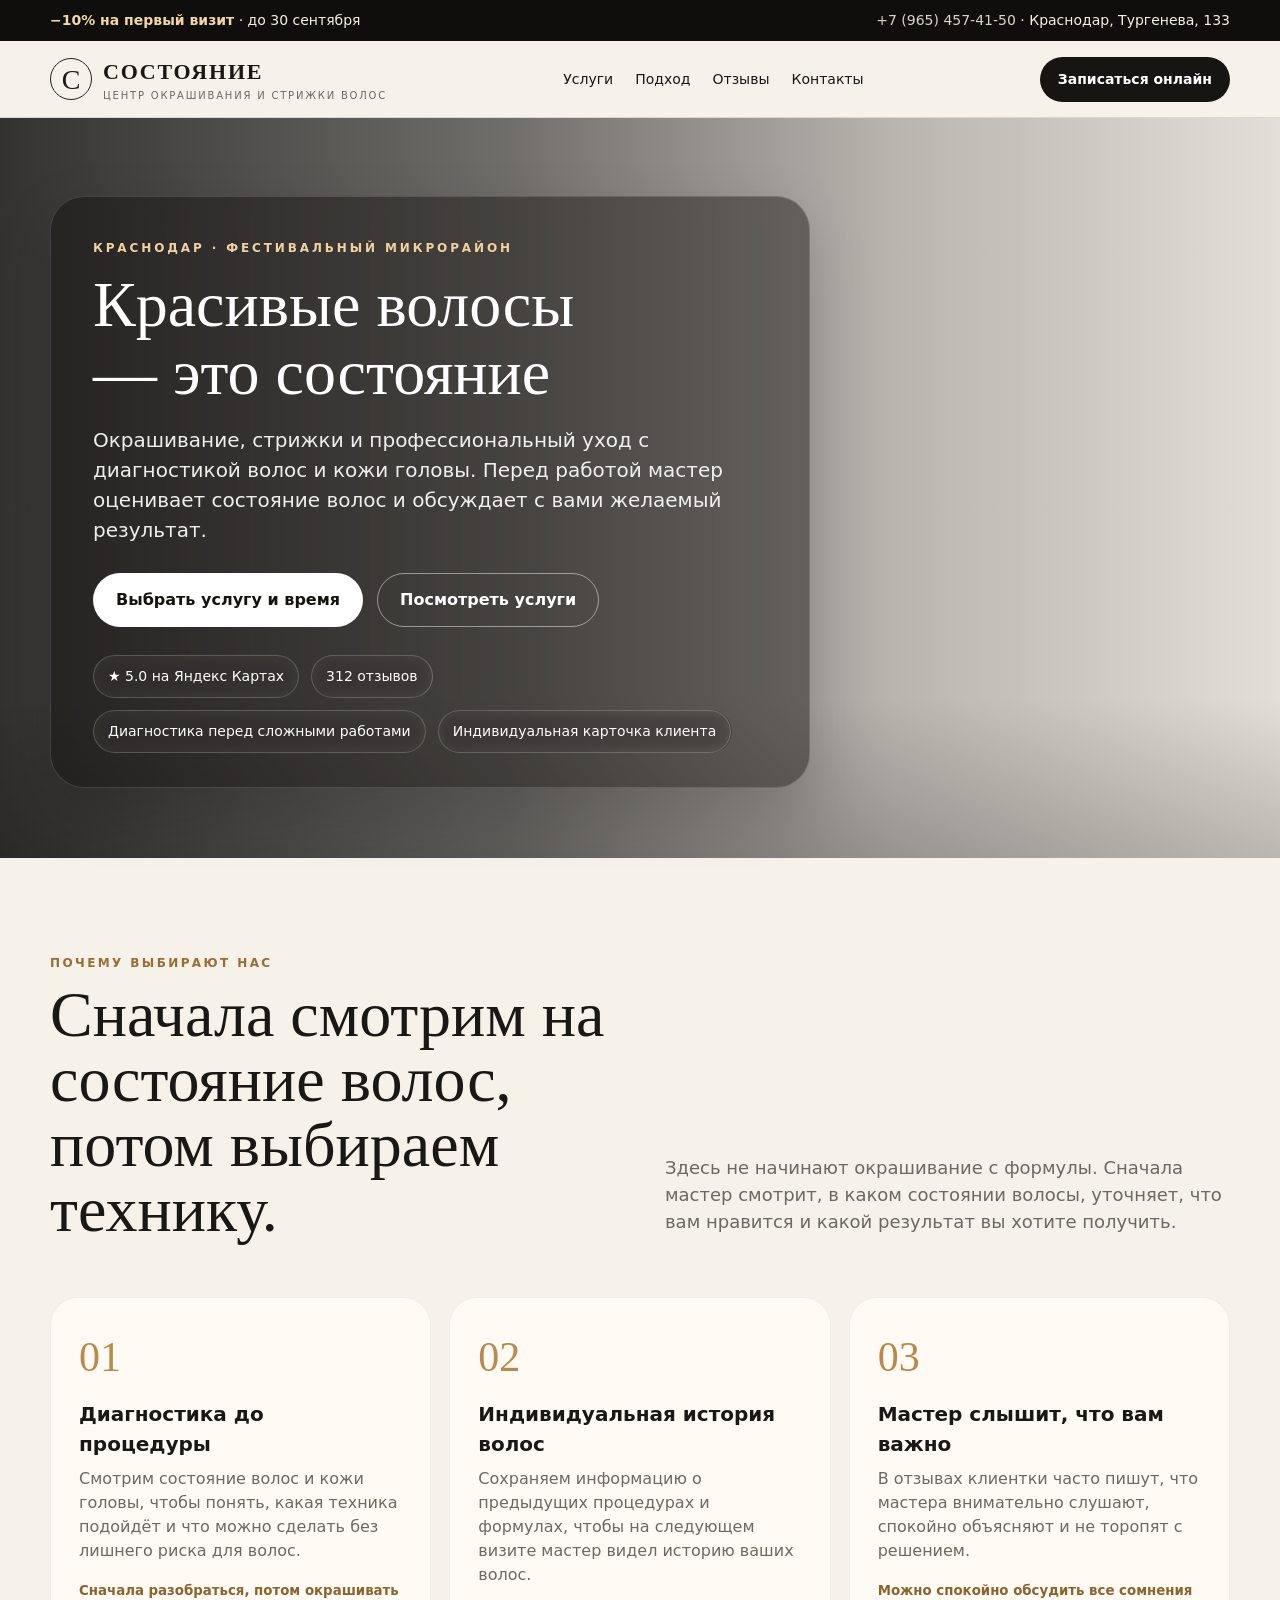
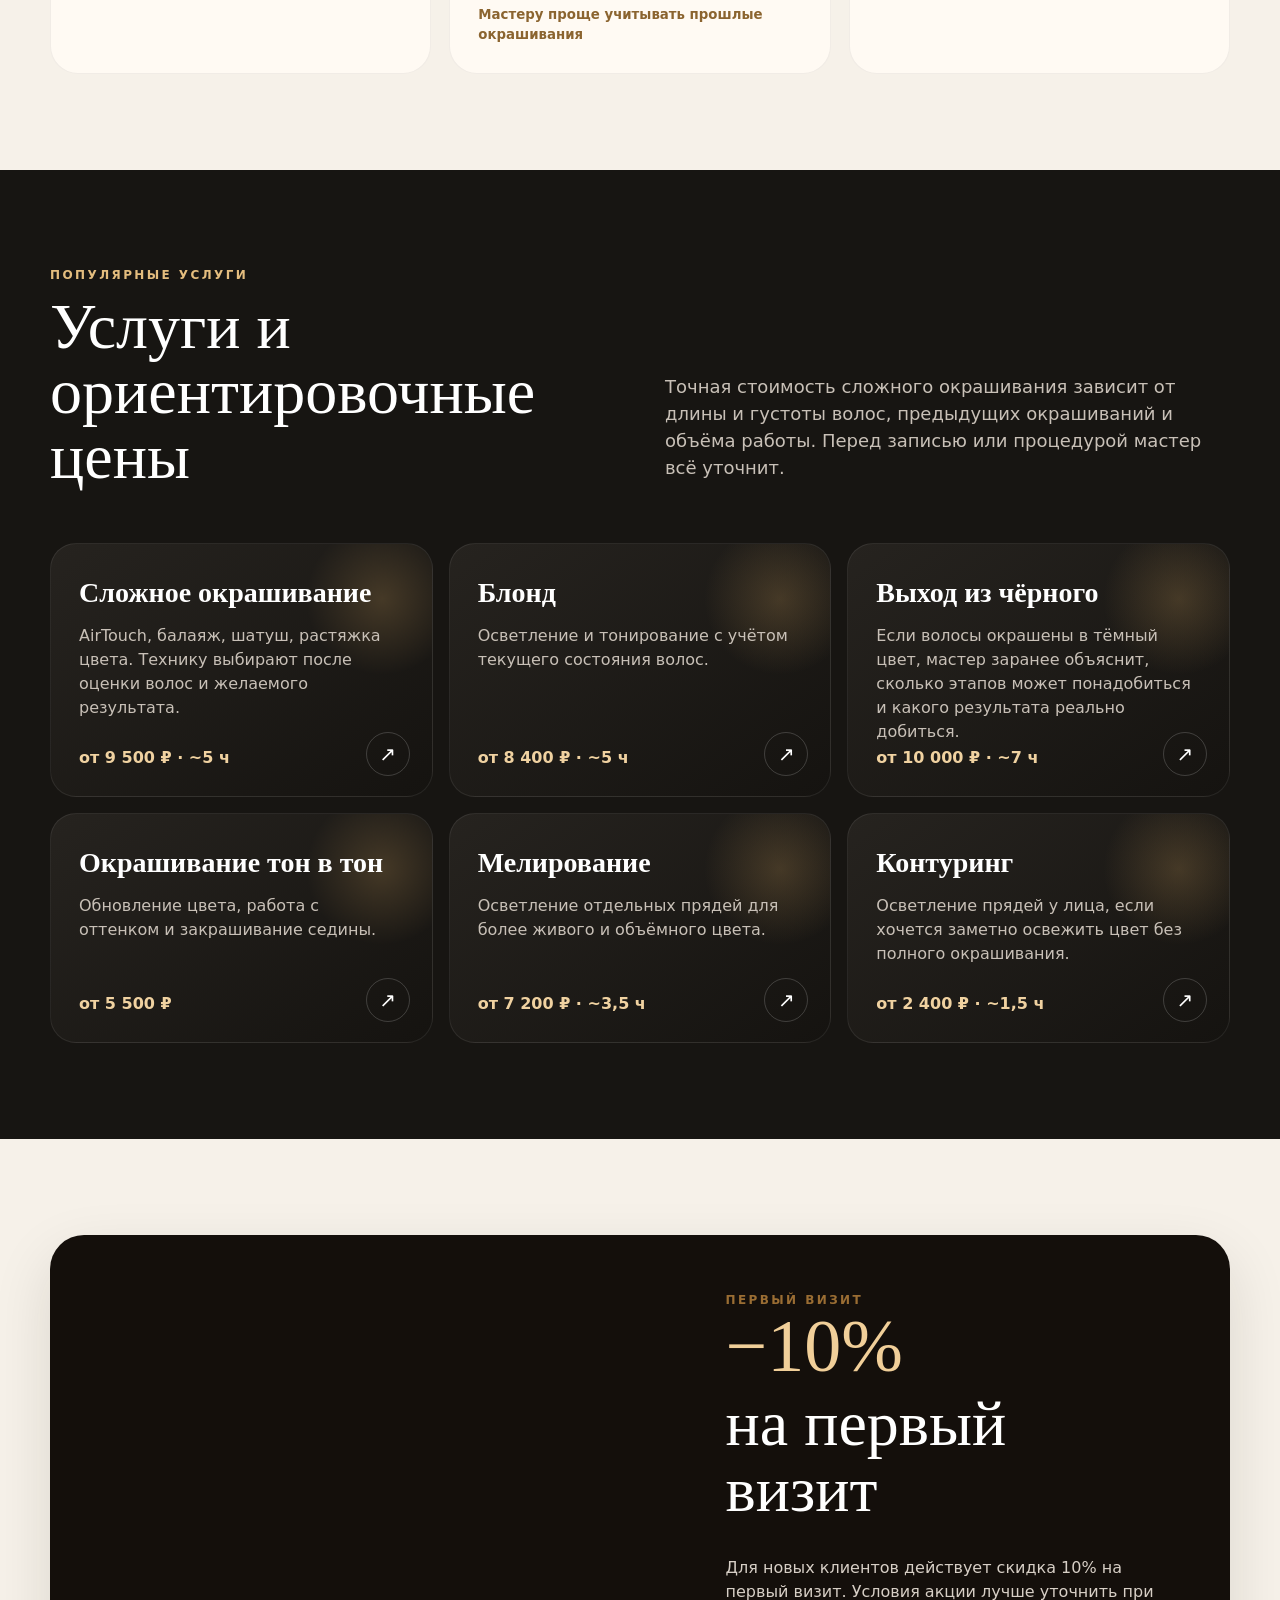
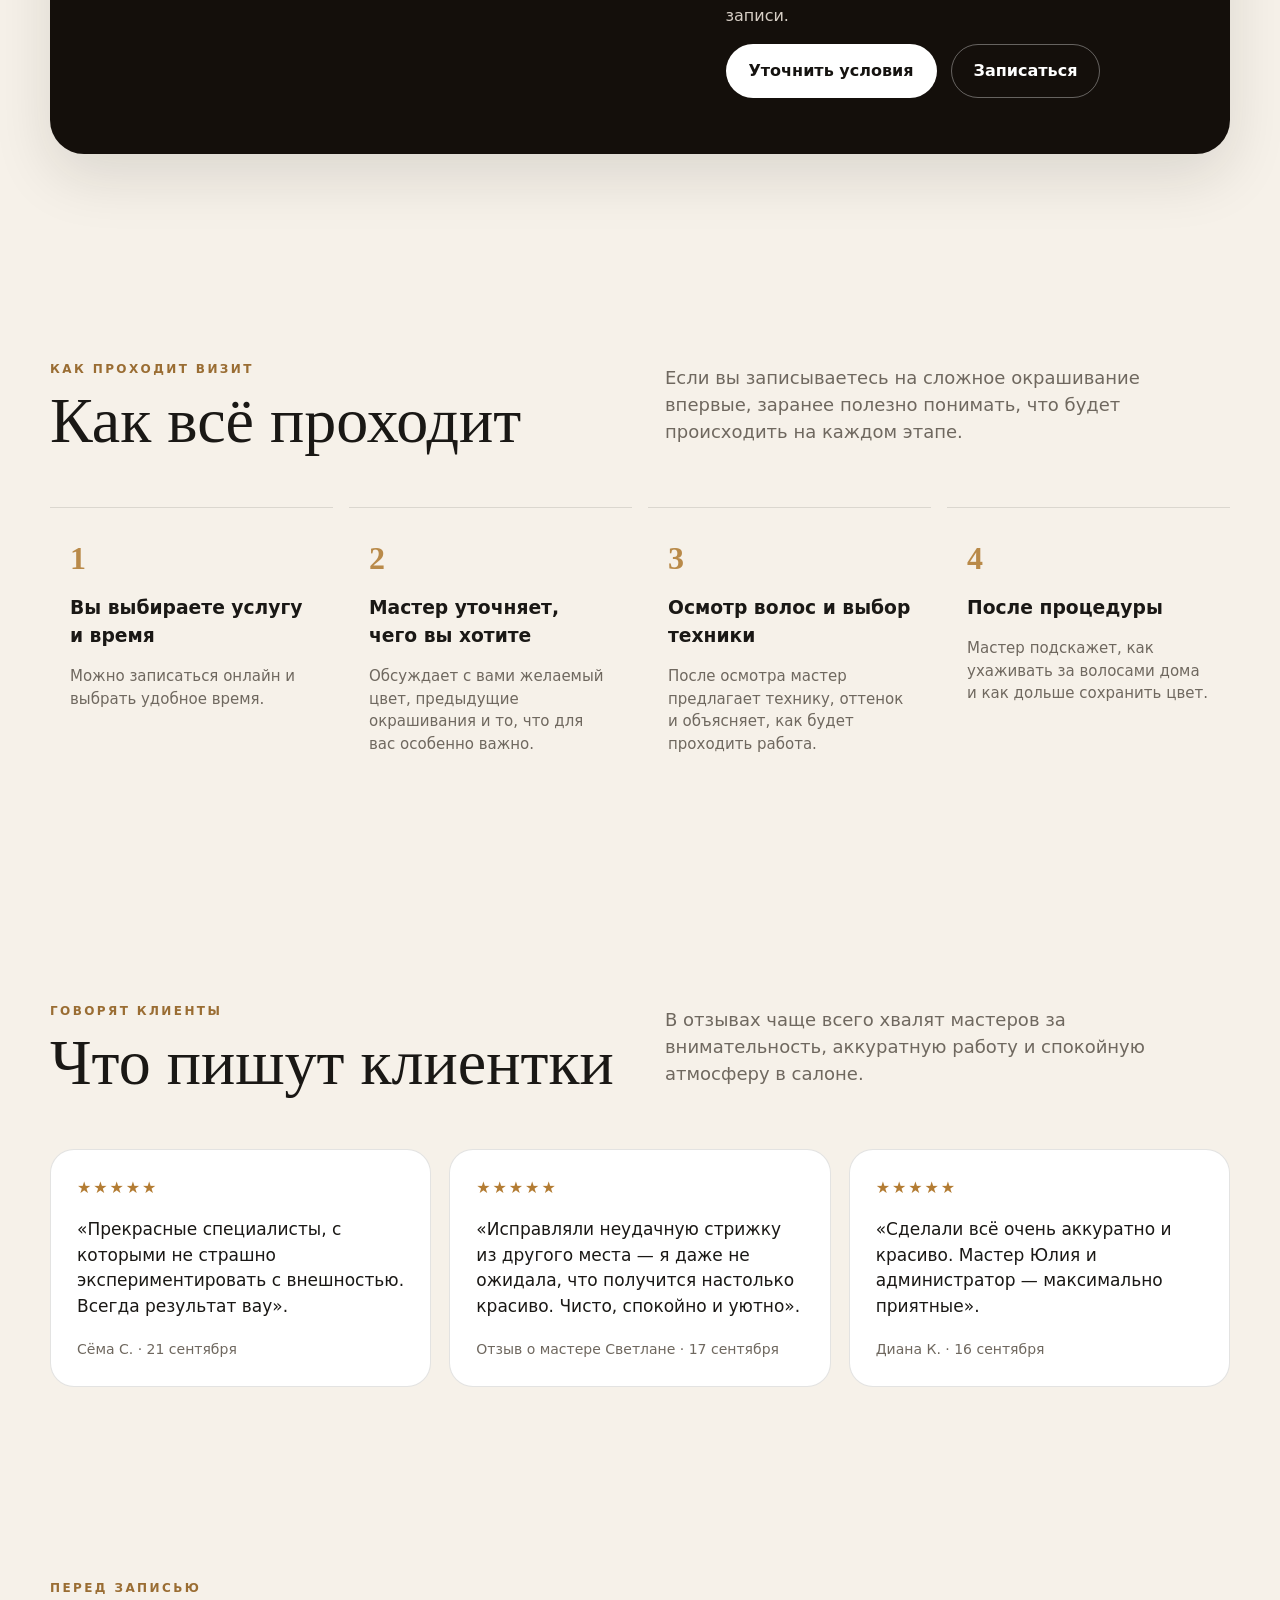
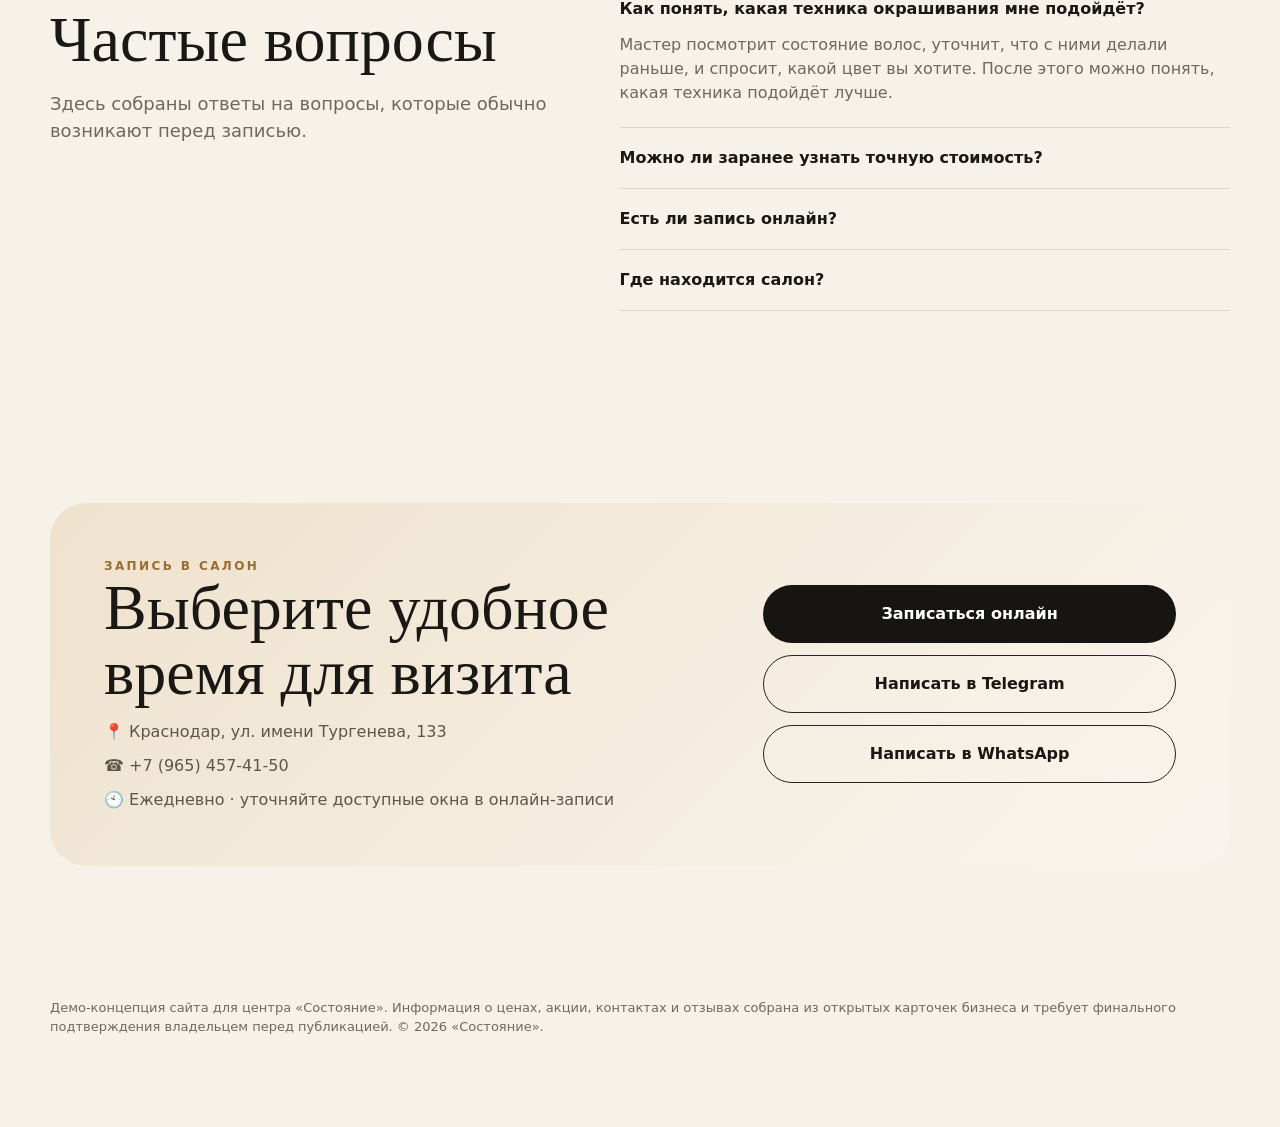
==== commit 4d00dd61: "Humanize website copy and prevent hero text clipping" ====
--- a/index.html
+++ b/index.html
@@ -15,7 +15,7 @@
 *{box-sizing:border-box}html{scroll-behavior:smooth}body{margin:0;font-family:Inter,system-ui,-apple-system,Segoe UI,Roboto,Arial,sans-serif;background:var(--bg);color:var(--ink);line-height:1.5}a{text-decoration:none;color:inherit}button,a{ -webkit-tap-highlight-color:transparent}.wrap{width:min(1180px,calc(100% - 36px));margin:auto}
 .topbar{background:#0f0e0c;color:#f6efe4;font-size:14px}.topbar .wrap{display:flex;justify-content:space-between;gap:18px;align-items:center;padding:10px 0}.topbar b{color:#f3d6a6}.topbar a{opacity:.88}.topbar a:hover{opacity:1}
 header{position:sticky;top:0;z-index:20;background:rgba(246,241,233,.92);backdrop-filter:blur(14px);border-bottom:1px solid var(--line)}nav{height:76px;display:flex;align-items:center;justify-content:space-between;gap:22px}.brand{display:flex;align-items:center;gap:11px}.mark{width:42px;height:42px;border:1px solid #26231e;border-radius:50%;display:grid;place-items:center;font-family:Georgia,serif;font-size:28px}.brand strong{font-family:Georgia,serif;font-size:22px;letter-spacing:.08em}.brand small{display:block;color:var(--muted);font-size:10px;letter-spacing:.18em;text-transform:uppercase}.navlinks{display:flex;gap:22px;font-size:14px}.navlinks a:hover{color:#8b642f}.btn{display:inline-flex;align-items:center;justify-content:center;gap:8px;border-radius:999px;padding:14px 22px;font-weight:700;border:1px solid transparent;transition:.2s}.btn-dark{background:var(--dark);color:#fff}.btn-dark:hover{transform:translateY(-1px);background:#2b2721}.btn-light{background:#fff;border-color:rgba(255,255,255,.38);color:#151310}.btn-outline{border-color:#27231e}.navcta{padding:11px 17px;font-size:14px}
-.hero{position:relative;min-height:720px;display:flex;align-items:center;color:#fff;background:linear-gradient(90deg,rgba(8,8,8,.82) 0%,rgba(8,8,8,.56) 40%,rgba(8,8,8,.26) 70%,rgba(8,8,8,.08) 100%),url('https://avatars.mds.yandex.net/get-maps-adv-crm/11387709/2a0000018e7fcbfcdc13bbfa677371ad6280/landing_background') center right/cover no-repeat}.hero:after{content:"";position:absolute;inset:auto 0 0;height:160px;background:linear-gradient(transparent,rgba(0,0,0,.18));pointer-events:none}.hero .wrap{position:relative;z-index:2;padding:78px 0 70px}.hero-card{max-width:700px;background:rgba(15,13,11,.44);backdrop-filter:blur(10px);border:1px solid rgba(255,255,255,.14);border-radius:34px;padding:42px 42px 34px;box-shadow:0 24px 60px rgba(0,0,0,.18)}.eyebrow{font-size:12px;letter-spacing:.24em;text-transform:uppercase;color:#efd29f;font-weight:800}.hero h1{font-family:Georgia,serif;font-size:clamp(42px,5.6vw,74px);line-height:1.02;max-width:640px;margin:14px 0 18px;font-weight:500}.hero p{font-size:22px;max-width:620px;color:rgba(255,255,255,.9);margin:0 0 28px}.actions{display:flex;flex-wrap:wrap;gap:14px}.trustline{display:flex;flex-wrap:wrap;gap:12px;margin-top:28px}.pill{padding:10px 14px;border:1px solid rgba(255,255,255,.18);border-radius:999px;background:rgba(255,255,255,.08);backdrop-filter:blur(8px);font-size:14px}
+.hero{position:relative;min-height:720px;display:flex;align-items:center;color:#fff;background:linear-gradient(90deg,rgba(8,8,8,.82) 0%,rgba(8,8,8,.56) 40%,rgba(8,8,8,.26) 70%,rgba(8,8,8,.08) 100%),url('https://avatars.mds.yandex.net/get-maps-adv-crm/11387709/2a0000018e7fcbfcdc13bbfa677371ad6280/landing_background') center right/cover no-repeat}.hero:after{content:"";position:absolute;inset:auto 0 0;height:160px;background:linear-gradient(transparent,rgba(0,0,0,.18));pointer-events:none}.hero .wrap{position:relative;z-index:2;padding:78px 0 70px}.hero-card{width:min(760px,100%);max-width:none;background:rgba(15,13,11,.44);backdrop-filter:blur(10px);border:1px solid rgba(255,255,255,.14);border-radius:34px;padding:42px 42px 34px;box-shadow:0 24px 60px rgba(0,0,0,.18);overflow:visible}.eyebrow{font-size:12px;letter-spacing:.24em;text-transform:uppercase;color:#efd29f;font-weight:800}.hero h1{font-family:Georgia,serif;font-size:clamp(40px,5vw,68px);line-height:1.06;max-width:100%;margin:14px 0 18px;font-weight:500;white-space:normal;word-break:normal;overflow-wrap:normal;hyphens:none;text-wrap:balance}.hero p{font-size:20px;max-width:660px;color:rgba(255,255,255,.92);margin:0 0 28px;white-space:normal;word-break:normal;overflow-wrap:normal;hyphens:none}.actions{display:flex;flex-wrap:wrap;gap:14px}.trustline{display:flex;flex-wrap:wrap;gap:12px;margin-top:28px}.pill{padding:10px 14px;border:1px solid rgba(255,255,255,.18);border-radius:999px;background:rgba(255,255,255,.08);backdrop-filter:blur(8px);font-size:14px}
 .section{padding:96px 0}.section-head{display:grid;grid-template-columns:1fr 1fr;gap:50px;align-items:end;margin-bottom:44px}.kicker{color:#9a6d33;font-size:12px;letter-spacing:.2em;text-transform:uppercase;font-weight:800}.section h2{font-family:Georgia,serif;font-weight:500;font-size:clamp(38px,5vw,64px);line-height:1.02;margin:10px 0}.lead{font-size:18px;color:var(--muted);max-width:620px}.cards{display:grid;grid-template-columns:repeat(3,1fr);gap:18px}.card{background:var(--paper);padding:28px;border-radius:var(--radius);border:1px solid rgba(26,24,21,.06);box-shadow:0 1px 0 rgba(255,255,255,.5) inset}.card .num{font-family:Georgia,serif;font-size:42px;color:var(--gold)}.card h3{font-size:20px;margin:10px 0 8px}.card p{color:var(--muted);margin:0}.card small{display:block;margin-top:18px;color:#8b642f;font-weight:700}
 .dark{background:var(--dark);color:#fff}.dark .lead{color:#c8c0b7}.dark .kicker{color:#e4bd7e}.service-grid{display:grid;grid-template-columns:repeat(3,1fr);gap:16px}.service{position:relative;overflow:hidden;border-radius:26px;padding:28px;min-height:230px;background:linear-gradient(145deg,#26231f,#151310);border:1px solid rgba(255,255,255,.08)}.service:before{content:"";position:absolute;width:160px;height:160px;border-radius:50%;background:radial-gradient(circle,rgba(213,166,95,.22),transparent 67%);right:-30px;top:-25px}.service h3{font-family:Georgia,serif;font-size:28px;margin:0 0 10px;position:relative}.service p{color:#c8c0b7;margin:0 0 24px;position:relative}.price{position:absolute;left:28px;bottom:26px;color:#f0d2a1;font-weight:800}.service a{position:absolute;right:22px;bottom:20px;width:44px;height:44px;border-radius:50%;border:1px solid rgba(255,255,255,.18);display:grid;place-items:center;font-size:20px}
 .promo{display:grid;grid-template-columns:1.05fr .95fr;border-radius:34px;overflow:hidden;box-shadow:var(--shadow);background:#140f0b}.promo-photo{min-height:480px;background:url('https://avatars.mds.yandex.net/get-sprav-posts/18765929/2a000001a0906ebebb6d0a487656558521f9/XL') center/cover no-repeat}.promo-copy{padding:56px;color:#fff;display:flex;flex-direction:column;justify-content:center}.promo-copy h2{margin:8px 0 18px}.promo-copy p{color:#d7cfc6}.promo-copy .big{font-family:Georgia,serif;font-size:74px;color:#f1cf99;line-height:1}
@@ -24,8 +24,8 @@
 .faq{display:grid;grid-template-columns:.9fr 1.1fr;gap:70px}.faq details{border-bottom:1px solid var(--line);padding:18px 0}.faq summary{cursor:pointer;font-weight:800;list-style:none}.faq summary::-webkit-details-marker{display:none}.faq details p{color:var(--muted);margin:12px 0 4px}
 .contact{background:linear-gradient(135deg,#efe2cd,#f9f5ee);border-radius:36px;padding:54px;display:grid;grid-template-columns:1.2fr .8fr;gap:40px;align-items:center}.contact h2{margin:0 0 14px}.contact .meta{display:grid;gap:10px;color:#5d564d}.contact-actions{display:grid;gap:12px}.contact-actions .btn{width:100%;padding:16px 22px}
 footer.site-footer{padding:36px 0 90px;color:#70695f;font-size:13px}.floatbook{display:none;position:fixed;z-index:30;bottom:14px;left:14px;right:14px;background:#171512;color:#fff;padding:15px 20px;border-radius:999px;text-align:center;font-weight:800;box-shadow:0 10px 32px rgba(0,0,0,.25)}
-@media(max-width:900px){.navlinks{display:none}.cards,.service-grid,.review-grid{grid-template-columns:1fr 1fr}.section-head,.faq,.contact,.promo{grid-template-columns:1fr}.promo-photo{min-height:360px}.steps{grid-template-columns:1fr 1fr}.hero{min-height:650px}.hero .wrap{padding-top:60px}.hero-card{max-width:640px;padding:34px 30px 28px}.floatbook{display:block}footer.site-footer{padding-bottom:100px}}
-@media(max-width:620px){.topbar .wrap span:last-child{display:none}.wrap{width:min(100% - 24px,1180px)}nav{height:68px}.brand small{display:none}.navcta{display:none}.hero{min-height:620px;background-position:64% center}.hero-card{padding:26px 22px 22px;border-radius:24px}.hero h1{font-size:46px}.hero p{font-size:17px}.section{padding:70px 0}.section-head{gap:12px}.cards,.service-grid,.review-grid,.steps{grid-template-columns:1fr}.promo-copy{padding:34px 26px}.promo-copy .big{font-size:58px}.contact{padding:34px 24px}.service{min-height:205px}}
+@media(max-width:900px){.navlinks{display:none}.cards,.service-grid,.review-grid{grid-template-columns:1fr 1fr}.section-head,.faq,.contact,.promo{grid-template-columns:1fr}.promo-photo{min-height:360px}.steps{grid-template-columns:1fr 1fr}.hero{min-height:650px}.hero .wrap{padding-top:60px}.hero-card{width:min(680px,100%);padding:34px 30px 28px}.floatbook{display:block}footer.site-footer{padding-bottom:100px}}
+@media(max-width:620px){.topbar .wrap span:last-child{display:none}.wrap{width:min(100% - 24px,1180px)}nav{height:68px}.brand small{display:none}.navcta{display:none}.hero{min-height:620px;background-position:66% center}.hero-card{width:100%;padding:26px 22px 22px;border-radius:24px}.hero h1{font-size:42px;line-height:1.08}.hero p{font-size:17px;line-height:1.55}.actions .btn{width:100%;padding:14px 16px}.section{padding:70px 0}.section-head{gap:12px}.cards,.service-grid,.review-grid,.steps{grid-template-columns:1fr}.promo-copy{padding:34px 26px}.promo-copy .big{font-size:58px}.contact{padding:34px 24px}.service{min-height:205px}}
 </style>
 <script type="application/ld+json">
 {
@@ -44,14 +44,14 @@
 <div class="topbar"><div class="wrap"><span><b>−10% на первый визит</b> · до 30 сентября</span><span><a href="tel:+79654574150">+7 (965) 457-41-50</a> · Краснодар, Тургенева, 133</span></div></div>
 <header><div class="wrap"><nav><a class="brand" href="#top"><span class="mark">С</span><span><strong>СОСТОЯНИЕ</strong><small>центр окрашивания и стрижки волос</small></span></a><div class="navlinks"><a href="#services">Услуги</a><a href="#approach">Подход</a><a href="#reviews">Отзывы</a><a href="#contacts">Контакты</a></div><a class="btn btn-dark navcta" href="https://yandex.ru/web-maps/webview?booking%5Bpermalink%5D=66404246232&booking%5Bstandalone%5D=true&mode=booking&source=partner-cta" target="_blank" rel="noopener">Записаться онлайн</a></nav></div></header>
 <main id="top">
-<section class="hero"><div class="wrap"><div class="hero-card"><div class="eyebrow">Краснодар · Фестивальный микрорайон</div><h1>Красивые волосы — это состояние</h1><p>Окрашивание, стрижки и профессиональный уход с диагностикой волос и кожи головы. Подбираем решение под вас — не под шаблон.</p><div class="actions"><a class="btn btn-light" href="https://yandex.ru/web-maps/webview?booking%5Bpermalink%5D=66404246232&booking%5Bstandalone%5D=true&mode=booking&source=partner-cta" target="_blank" rel="noopener">Выбрать услугу и время</a><a class="btn btn-outline" style="color:white;border-color:rgba(255,255,255,.48)" href="#services">Посмотреть услуги</a></div><div class="trustline"><span class="pill">★ 5.0 на Яндекс Картах</span><span class="pill">312 отзывов</span><span class="pill">Диагностика перед сложными работами</span><span class="pill">Индивидуальная карточка клиента</span></div></div></div></section>
-<section class="section"><div class="wrap"><div class="section-head"><div><div class="kicker">Почему выбирают нас</div><h2>Сначала понимаем волосы. Потом меняем образ.</h2></div><p class="lead">Сильная сторона «Состояния» — не просто услуга, а внимательная работа с исходным состоянием волос, пожеланиями клиента и дальнейшим уходом.</p></div><div class="cards"><article class="card"><div class="num">01</div><h3>Диагностика до процедуры</h3><p>Оцениваем состояние волос и кожи головы, чтобы выбрать подходящую технику и не рисковать качеством.</p><small>Осознанный выбор вместо эксперимента</small></article><article class="card"><div class="num">02</div><h3>Индивидуальная история волос</h3><p>Ведём карточку клиента: так мастеру проще учитывать предыдущие процедуры, формулы и реакции волос.</p><small>Результат становится предсказуемее</small></article><article class="card"><div class="num">03</div><h3>Бережный диалог с мастером</h3><p>Отзывы часто отмечают внимательность, спокойную атмосферу и то, что мастера действительно слышат пожелания.</p><small>Красиво — и комфортно в процессе</small></article></div></div></section>
-<section class="section dark" id="services"><div class="wrap"><div class="section-head"><div><div class="kicker">Популярные услуги</div><h2>Выберите свой результат</h2></div><p class="lead">Для сложных окрашиваний финальная стоимость зависит от длины, густоты, истории волос и выбранной техники. Перед процедурой мастер уточняет детали.</p></div><div class="service-grid"><article class="service"><h3>Сложное окрашивание</h3><p>AirTouch, балаяж, шатуш, растяжка цвета и индивидуальный подбор техники.</p><div class="price">от 9 500 ₽ · ~5 ч</div><a href="https://yandex.ru/web-maps/webview?booking%5Bpermalink%5D=66404246232&booking%5Bstandalone%5D=true&mode=booking&source=partner-cta" target="_blank">↗</a></article><article class="service"><h3>Блонд</h3><p>Осветление и работа с оттенком с фокусом на сохранение качества волос.</p><div class="price">от 8 400 ₽ · ~5 ч</div><a href="https://yandex.ru/web-maps/webview?booking%5Bpermalink%5D=66404246232&booking%5Bstandalone%5D=true&mode=booking&source=partner-cta" target="_blank">↗</a></article><article class="service"><h3>Выход из чёрного</h3><p>Многоэтапная работа с индивидуальным планом и постепенным движением к желаемому оттенку.</p><div class="price">от 10 000 ₽ · ~7 ч</div><a href="https://yandex.ru/web-maps/webview?booking%5Bpermalink%5D=66404246232&booking%5Bstandalone%5D=true&mode=booking&source=partner-cta" target="_blank">↗</a></article><article class="service"><h3>Окрашивание тон в тон</h3><p>Обновление цвета, работа с оттенком и закрашивание седины.</p><div class="price">от 5 500 ₽</div><a href="https://yandex.ru/web-maps/webview?booking%5Bpermalink%5D=66404246232&booking%5Bstandalone%5D=true&mode=booking&source=partner-cta" target="_blank">↗</a></article><article class="service"><h3>Мелирование</h3><p>Натуральный эффект, объём и визуальная многомерность цвета.</p><div class="price">от 7 200 ₽ · ~3,5 ч</div><a href="https://yandex.ru/web-maps/webview?booking%5Bpermalink%5D=66404246232&booking%5Bstandalone%5D=true&mode=booking&source=partner-cta" target="_blank">↗</a></article><article class="service"><h3>Контуринг</h3><p>Акцентное осветление у лица, чтобы мягко освежить образ без полного окрашивания.</p><div class="price">от 2 400 ₽ · ~1,5 ч</div><a href="https://yandex.ru/web-maps/webview?booking%5Bpermalink%5D=66404246232&booking%5Bstandalone%5D=true&mode=booking&source=partner-cta" target="_blank">↗</a></article></div></div></section>
-<section class="section"><div class="wrap"><div class="promo"><div class="promo-photo" role="img" aria-label="Акция на первый визит"></div><div class="promo-copy"><div class="kicker">Для знакомства с салоном</div><div class="big">−10%</div><h2>на первый визит</h2><p>Если вы впервые в «Состоянии», начните знакомство со специальной выгодой. Акция действует для новых клиентов до 30 сентября 2026 года.</p><div class="actions"><a class="btn btn-light" href="https://wa.me/message/EN5JDCQQOLLJF1" target="_blank" rel="noopener">Уточнить условия</a><a class="btn btn-outline" style="color:#fff;border-color:rgba(255,255,255,.35)" href="https://yandex.ru/web-maps/webview?booking%5Bpermalink%5D=66404246232&booking%5Bstandalone%5D=true&mode=booking&source=partner-cta" target="_blank" rel="noopener">Записаться</a></div></div></div></div></section>
-<section class="section" id="approach"><div class="wrap"><div class="section-head"><div><div class="kicker">Как проходит визит</div><h2>Понятно с первого шага</h2></div><p class="lead">Чем меньше неопределённости до записи, тем проще клиенту решиться на визит — особенно на сложное окрашивание.</p></div><div class="steps"><div class="step"><b>1</b><h3>Вы выбираете услугу</h3><p>Запись онлайн — без звонков и ожидания ответа.</p></div><div class="step"><b>2</b><h3>Мастер уточняет задачу</h3><p>Что хотите получить, что было с волосами раньше, какой результат важен.</p></div><div class="step"><b>3</b><h3>Диагностика и план</h3><p>Подбирается техника, оттенок и уход с учётом состояния волос.</p></div><div class="step"><b>4</b><h3>Результат и рекомендации</h3><p>Поддерживаем цвет, блеск и качество волос после салона.</p></div></div></div></section>
-<section class="section" id="reviews"><div class="wrap"><div class="section-head"><div><div class="kicker">Говорят клиенты</div><h2>Не только красиво. Ещё и спокойно.</h2></div><p class="lead">В свежих отзывах особенно часто звучат внимательность мастеров, уютная атмосфера и доверие к результату.</p></div><div class="review-grid"><article class="review"><div class="stars">★★★★★</div><p>«Прекрасные специалисты, с которыми не страшно экспериментировать с внешностью. Всегда результат вау».</p><footer>Сёма С. · 21 сентября</footer></article><article class="review"><div class="stars">★★★★★</div><p>«Исправляли неудачную стрижку из другого места — я даже не ожидала, что получится настолько красиво. Чисто, спокойно и уютно».</p><footer>Отзыв о мастере Светлане · 17 сентября</footer></article><article class="review"><div class="stars">★★★★★</div><p>«Сделали всё очень аккуратно и красиво. Мастер Юлия и администратор — максимально приятные».</p><footer>Диана К. · 16 сентября</footer></article></div></div></section>
-<section class="section"><div class="wrap"><div class="faq"><div><div class="kicker">Перед записью</div><h2>Частые вопросы</h2><p class="lead">Небольшой FAQ снимает сомнения до того, как клиент уйдёт сравнивать другие салоны.</p></div><div><details open><summary>Как понять, какая техника окрашивания мне подойдёт?</summary><p>Мастер учитывает текущее состояние волос, прошлые окрашивания, желаемый оттенок и образ жизни. Для сложных работ лучше начать с консультации и диагностики.</p></details><details><summary>Можно ли заранее узнать точную стоимость?</summary><p>Базовые цены указаны на сайте. Для сложных окрашиваний итог зависит от длины, густоты, исходной базы и объёма работы.</p></details><details><summary>Есть ли запись онлайн?</summary><p>Да. Можно сразу выбрать услугу, специалиста и удобное время через онлайн-запись.</p></details><details><summary>Где находится салон?</summary><p>Краснодар, улица имени Тургенева, 133. Удобнее всего построить маршрут через Яндекс Карты.</p></details></div></div></div></section>
-<section class="section" id="contacts"><div class="wrap"><div class="contact"><div><div class="kicker">Готовы к переменам?</div><h2>Запишитесь в «Состояние»</h2><div class="meta"><span>📍 Краснодар, ул. имени Тургенева, 133</span><span>☎ <a href="tel:+79654574150">+7 (965) 457-41-50</a></span><span>🕙 Ежедневно · уточняйте доступные окна в онлайн-записи</span></div></div><div class="contact-actions"><a class="btn btn-dark" href="https://yandex.ru/web-maps/webview?booking%5Bpermalink%5D=66404246232&booking%5Bstandalone%5D=true&mode=booking&source=partner-cta" target="_blank" rel="noopener">Записаться онлайн</a><a class="btn btn-outline" href="https://telegram.me/Sostoyanie_beautystudio" target="_blank" rel="noopener">Написать в Telegram</a><a class="btn btn-outline" href="https://wa.me/message/EN5JDCQQOLLJF1" target="_blank" rel="noopener">Написать в WhatsApp</a></div></div></div></section>
+<section class="hero"><div class="wrap"><div class="hero-card"><div class="eyebrow">Краснодар · Фестивальный микрорайон</div><h1>Красивые волосы — это состояние</h1><p>Окрашивание, стрижки и профессиональный уход с диагностикой волос и кожи головы. Перед работой мастер оценивает состояние волос и обсуждает с вами желаемый результат.</p><div class="actions"><a class="btn btn-light" href="https://yandex.ru/web-maps/webview?booking%5Bpermalink%5D=66404246232&booking%5Bstandalone%5D=true&mode=booking&source=partner-cta" target="_blank" rel="noopener">Выбрать услугу и время</a><a class="btn btn-outline" style="color:white;border-color:rgba(255,255,255,.48)" href="#services">Посмотреть услуги</a></div><div class="trustline"><span class="pill">★ 5.0 на Яндекс Картах</span><span class="pill">312 отзывов</span><span class="pill">Диагностика перед сложными работами</span><span class="pill">Индивидуальная карточка клиента</span></div></div></div></section>
+<section class="section"><div class="wrap"><div class="section-head"><div><div class="kicker">Почему выбирают нас</div><h2>Сначала смотрим на состояние волос, потом выбираем технику.</h2></div><p class="lead">Здесь не начинают окрашивание с формулы. Сначала мастер смотрит, в каком состоянии волосы, уточняет, что вам нравится и какой результат вы хотите получить.</p></div><div class="cards"><article class="card"><div class="num">01</div><h3>Диагностика до процедуры</h3><p>Смотрим состояние волос и кожи головы, чтобы понять, какая техника подойдёт и что можно сделать без лишнего риска для волос.</p><small>Сначала разобраться, потом окрашивать</small></article><article class="card"><div class="num">02</div><h3>Индивидуальная история волос</h3><p>Сохраняем информацию о предыдущих процедурах и формулах, чтобы на следующем визите мастер видел историю ваших волос.</p><small>Мастеру проще учитывать прошлые окрашивания</small></article><article class="card"><div class="num">03</div><h3>Мастер слышит, что вам важно</h3><p>В отзывах клиентки часто пишут, что мастера внимательно слушают, спокойно объясняют и не торопят с решением.</p><small>Можно спокойно обсудить все сомнения</small></article></div></div></section>
+<section class="section dark" id="services"><div class="wrap"><div class="section-head"><div><div class="kicker">Популярные услуги</div><h2>Услуги и ориентировочные цены</h2></div><p class="lead">Точная стоимость сложного окрашивания зависит от длины и густоты волос, предыдущих окрашиваний и объёма работы. Перед записью или процедурой мастер всё уточнит.</p></div><div class="service-grid"><article class="service"><h3>Сложное окрашивание</h3><p>AirTouch, балаяж, шатуш, растяжка цвета. Технику выбирают после оценки волос и желаемого результата.</p><div class="price">от 9 500 ₽ · ~5 ч</div><a href="https://yandex.ru/web-maps/webview?booking%5Bpermalink%5D=66404246232&booking%5Bstandalone%5D=true&mode=booking&source=partner-cta" target="_blank">↗</a></article><article class="service"><h3>Блонд</h3><p>Осветление и тонирование с учётом текущего состояния волос.</p><div class="price">от 8 400 ₽ · ~5 ч</div><a href="https://yandex.ru/web-maps/webview?booking%5Bpermalink%5D=66404246232&booking%5Bstandalone%5D=true&mode=booking&source=partner-cta" target="_blank">↗</a></article><article class="service"><h3>Выход из чёрного</h3><p>Если волосы окрашены в тёмный цвет, мастер заранее объяснит, сколько этапов может понадобиться и какого результата реально добиться.</p><div class="price">от 10 000 ₽ · ~7 ч</div><a href="https://yandex.ru/web-maps/webview?booking%5Bpermalink%5D=66404246232&booking%5Bstandalone%5D=true&mode=booking&source=partner-cta" target="_blank">↗</a></article><article class="service"><h3>Окрашивание тон в тон</h3><p>Обновление цвета, работа с оттенком и закрашивание седины.</p><div class="price">от 5 500 ₽</div><a href="https://yandex.ru/web-maps/webview?booking%5Bpermalink%5D=66404246232&booking%5Bstandalone%5D=true&mode=booking&source=partner-cta" target="_blank">↗</a></article><article class="service"><h3>Мелирование</h3><p>Осветление отдельных прядей для более живого и объёмного цвета.</p><div class="price">от 7 200 ₽ · ~3,5 ч</div><a href="https://yandex.ru/web-maps/webview?booking%5Bpermalink%5D=66404246232&booking%5Bstandalone%5D=true&mode=booking&source=partner-cta" target="_blank">↗</a></article><article class="service"><h3>Контуринг</h3><p>Осветление прядей у лица, если хочется заметно освежить цвет без полного окрашивания.</p><div class="price">от 2 400 ₽ · ~1,5 ч</div><a href="https://yandex.ru/web-maps/webview?booking%5Bpermalink%5D=66404246232&booking%5Bstandalone%5D=true&mode=booking&source=partner-cta" target="_blank">↗</a></article></div></div></section>
+<section class="section"><div class="wrap"><div class="promo"><div class="promo-photo" role="img" aria-label="Акция на первый визит"></div><div class="promo-copy"><div class="kicker">Первый визит</div><div class="big">−10%</div><h2>на первый визит</h2><p>Для новых клиентов действует скидка 10% на первый визит. Условия акции лучше уточнить при записи.</p><div class="actions"><a class="btn btn-light" href="https://wa.me/message/EN5JDCQQOLLJF1" target="_blank" rel="noopener">Уточнить условия</a><a class="btn btn-outline" style="color:#fff;border-color:rgba(255,255,255,.35)" href="https://yandex.ru/web-maps/webview?booking%5Bpermalink%5D=66404246232&booking%5Bstandalone%5D=true&mode=booking&source=partner-cta" target="_blank" rel="noopener">Записаться</a></div></div></div></div></section>
+<section class="section" id="approach"><div class="wrap"><div class="section-head"><div><div class="kicker">Как проходит визит</div><h2>Как всё проходит</h2></div><p class="lead">Если вы записываетесь на сложное окрашивание впервые, заранее полезно понимать, что будет происходить на каждом этапе.</p></div><div class="steps"><div class="step"><b>1</b><h3>Вы выбираете услугу и время</h3><p>Можно записаться онлайн и выбрать удобное время.</p></div><div class="step"><b>2</b><h3>Мастер уточняет, чего вы хотите</h3><p>Обсуждает с вами желаемый цвет, предыдущие окрашивания и то, что для вас особенно важно.</p></div><div class="step"><b>3</b><h3>Осмотр волос и выбор техники</h3><p>После осмотра мастер предлагает технику, оттенок и объясняет, как будет проходить работа.</p></div><div class="step"><b>4</b><h3>После процедуры</h3><p>Мастер подскажет, как ухаживать за волосами дома и как дольше сохранить цвет.</p></div></div></div></section>
+<section class="section" id="reviews"><div class="wrap"><div class="section-head"><div><div class="kicker">Говорят клиенты</div><h2>Что пишут клиентки</h2></div><p class="lead">В отзывах чаще всего хвалят мастеров за внимательность, аккуратную работу и спокойную атмосферу в салоне.</p></div><div class="review-grid"><article class="review"><div class="stars">★★★★★</div><p>«Прекрасные специалисты, с которыми не страшно экспериментировать с внешностью. Всегда результат вау».</p><footer>Сёма С. · 21 сентября</footer></article><article class="review"><div class="stars">★★★★★</div><p>«Исправляли неудачную стрижку из другого места — я даже не ожидала, что получится настолько красиво. Чисто, спокойно и уютно».</p><footer>Отзыв о мастере Светлане · 17 сентября</footer></article><article class="review"><div class="stars">★★★★★</div><p>«Сделали всё очень аккуратно и красиво. Мастер Юлия и администратор — максимально приятные».</p><footer>Диана К. · 16 сентября</footer></article></div></div></section>
+<section class="section"><div class="wrap"><div class="faq"><div><div class="kicker">Перед записью</div><h2>Частые вопросы</h2><p class="lead">Здесь собраны ответы на вопросы, которые обычно возникают перед записью.</p></div><div><details open><summary>Как понять, какая техника окрашивания мне подойдёт?</summary><p>Мастер посмотрит состояние волос, уточнит, что с ними делали раньше, и спросит, какой цвет вы хотите. После этого можно понять, какая техника подойдёт лучше.</p></details><details><summary>Можно ли заранее узнать точную стоимость?</summary><p>Ориентировочные цены указаны на сайте. Для сложного окрашивания точную стоимость можно назвать после оценки длины, густоты и состояния волос.</p></details><details><summary>Есть ли запись онлайн?</summary><p>Да. В онлайн-записи можно выбрать услугу, мастера и удобное время.</p></details><details><summary>Где находится салон?</summary><p>Краснодар, улица имени Тургенева, 133. Удобнее всего построить маршрут через Яндекс Карты.</p></details></div></div></div></section>
+<section class="section" id="contacts"><div class="wrap"><div class="contact"><div><div class="kicker">Запись в салон</div><h2>Выберите удобное время для визита</h2><div class="meta"><span>📍 Краснодар, ул. имени Тургенева, 133</span><span>☎ <a href="tel:+79654574150">+7 (965) 457-41-50</a></span><span>🕙 Ежедневно · уточняйте доступные окна в онлайн-записи</span></div></div><div class="contact-actions"><a class="btn btn-dark" href="https://yandex.ru/web-maps/webview?booking%5Bpermalink%5D=66404246232&booking%5Bstandalone%5D=true&mode=booking&source=partner-cta" target="_blank" rel="noopener">Записаться онлайн</a><a class="btn btn-outline" href="https://telegram.me/Sostoyanie_beautystudio" target="_blank" rel="noopener">Написать в Telegram</a><a class="btn btn-outline" href="https://wa.me/message/EN5JDCQQOLLJF1" target="_blank" rel="noopener">Написать в WhatsApp</a></div></div></div></section>
 </main>
 <footer class="site-footer"><div class="wrap">Демо-концепция сайта для центра «Состояние». Информация о ценах, акции, контактах и отзывах собрана из открытых карточек бизнеса и требует финального подтверждения владельцем перед публикацией. © 2026 «Состояние».</div></footer>
 <a class="floatbook" href="https://yandex.ru/web-maps/webview?booking%5Bpermalink%5D=66404246232&booking%5Bstandalone%5D=true&mode=booking&source=partner-cta" target="_blank" rel="noopener">Записаться онлайн</a>
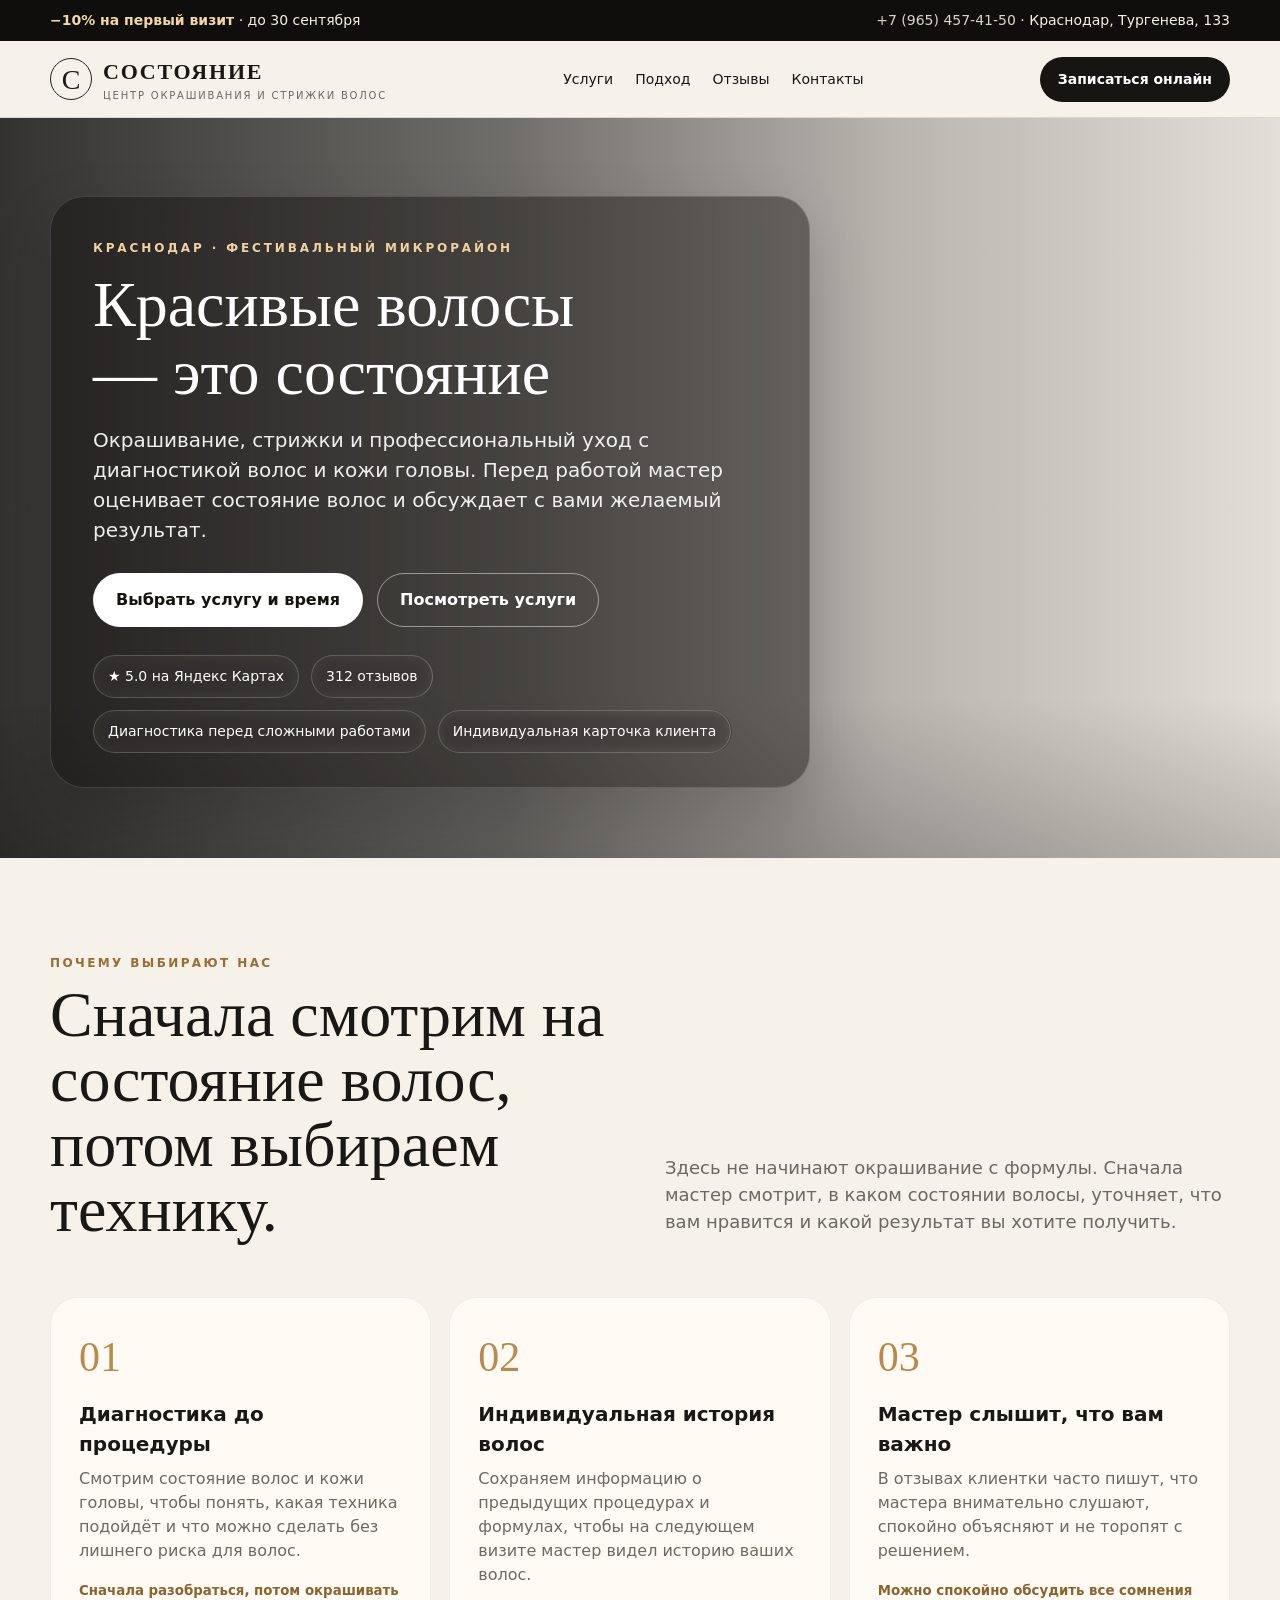
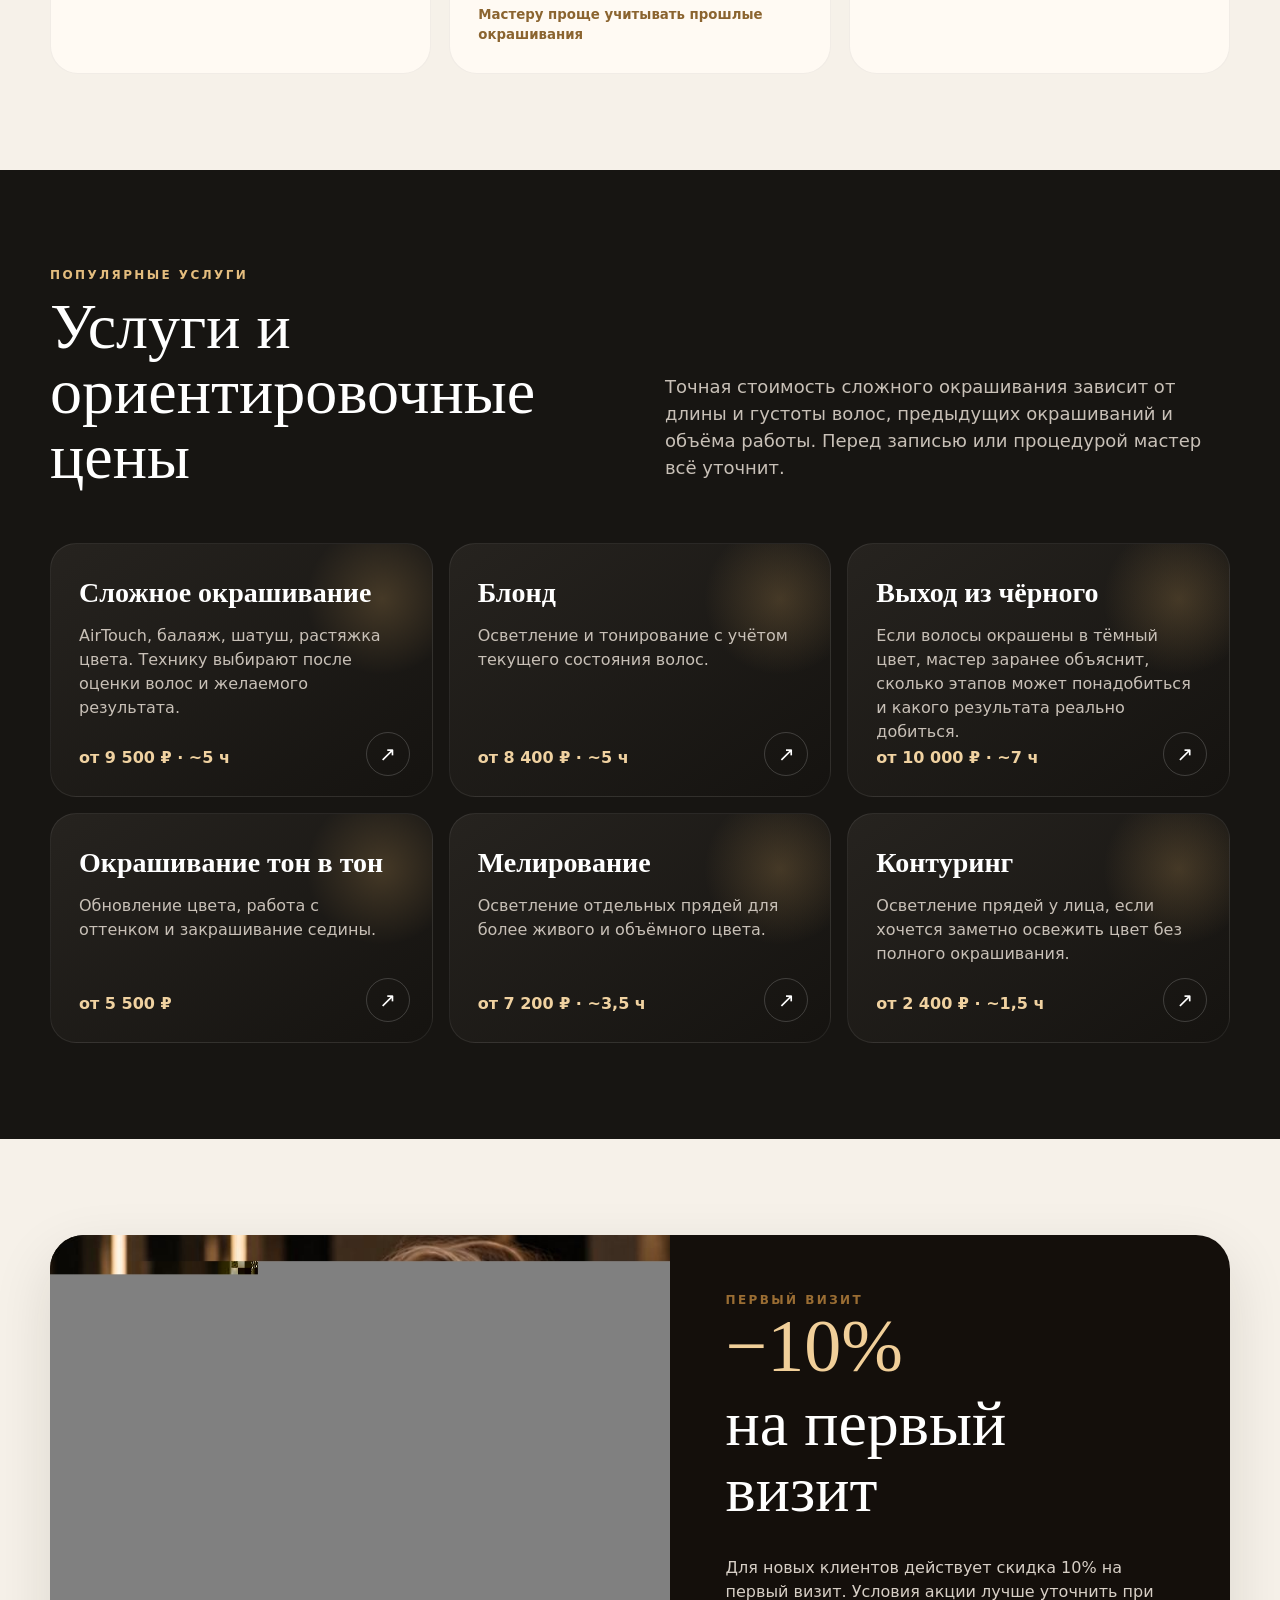
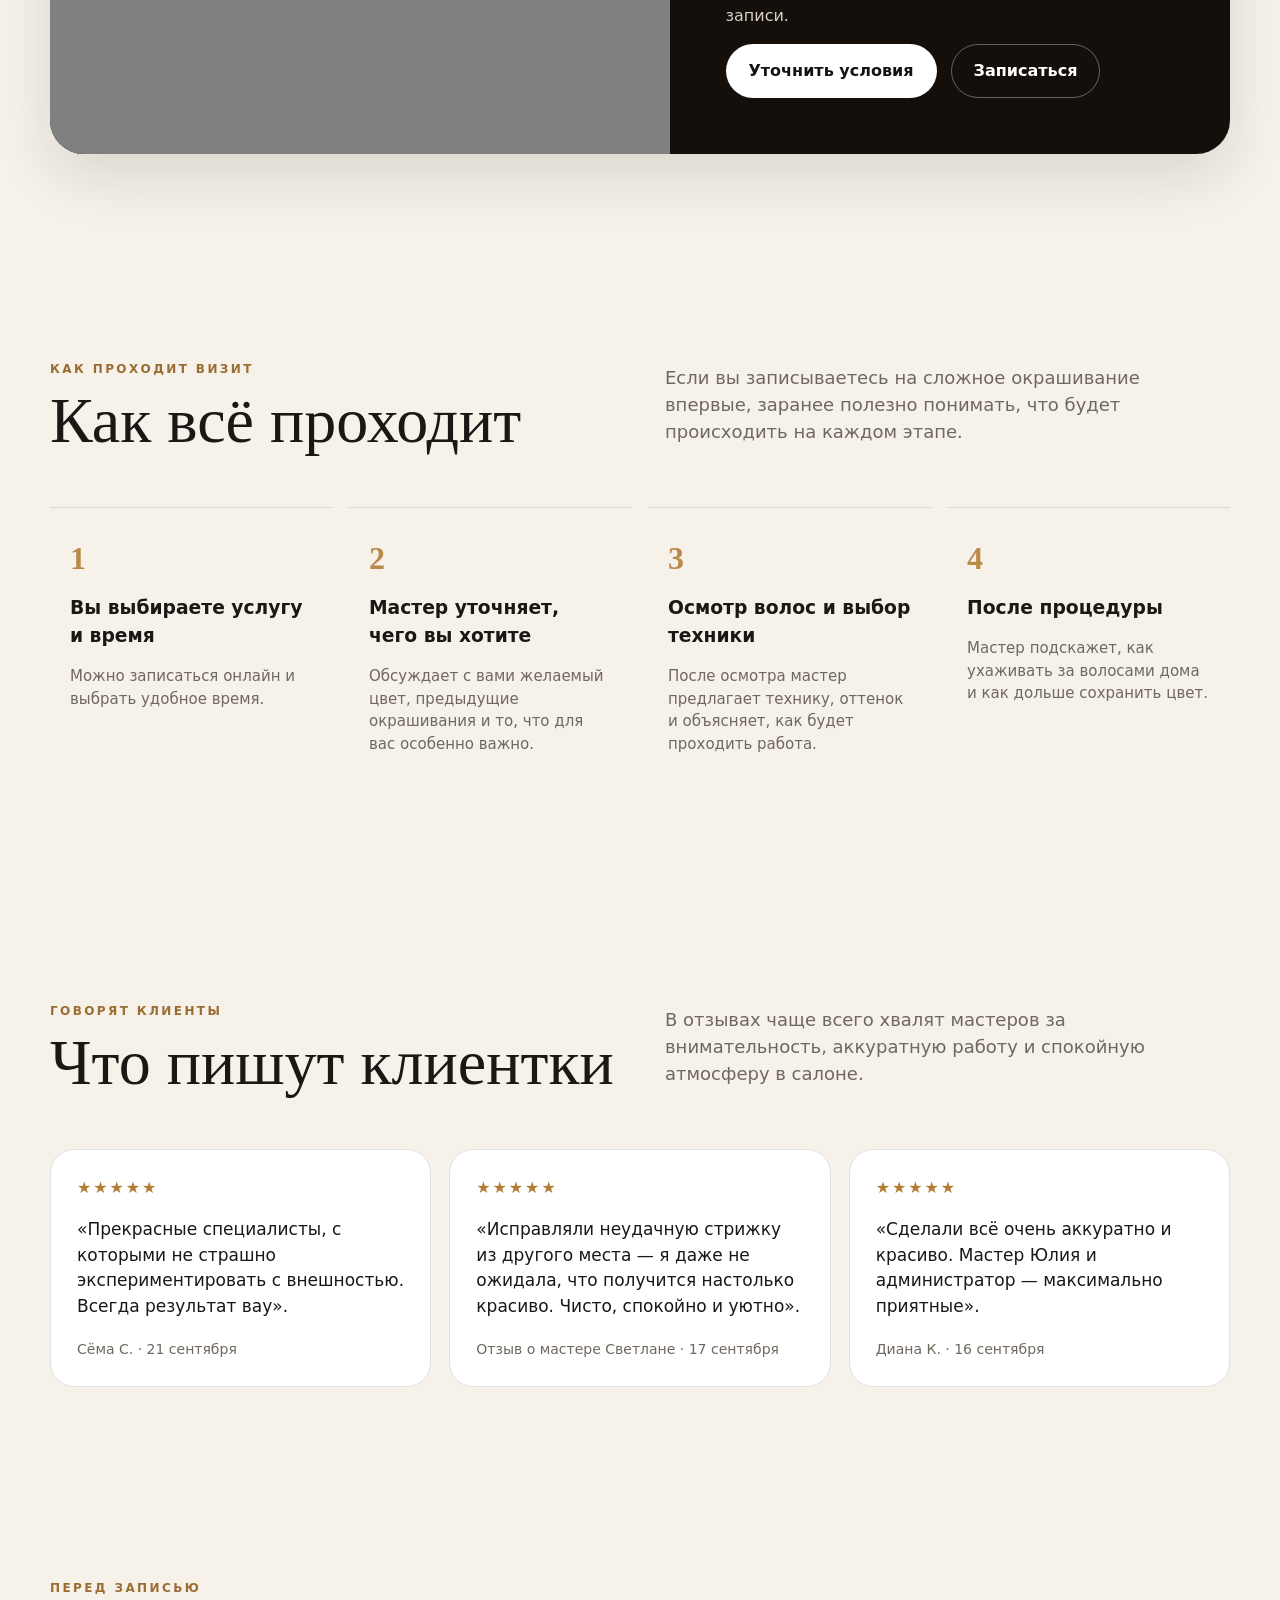
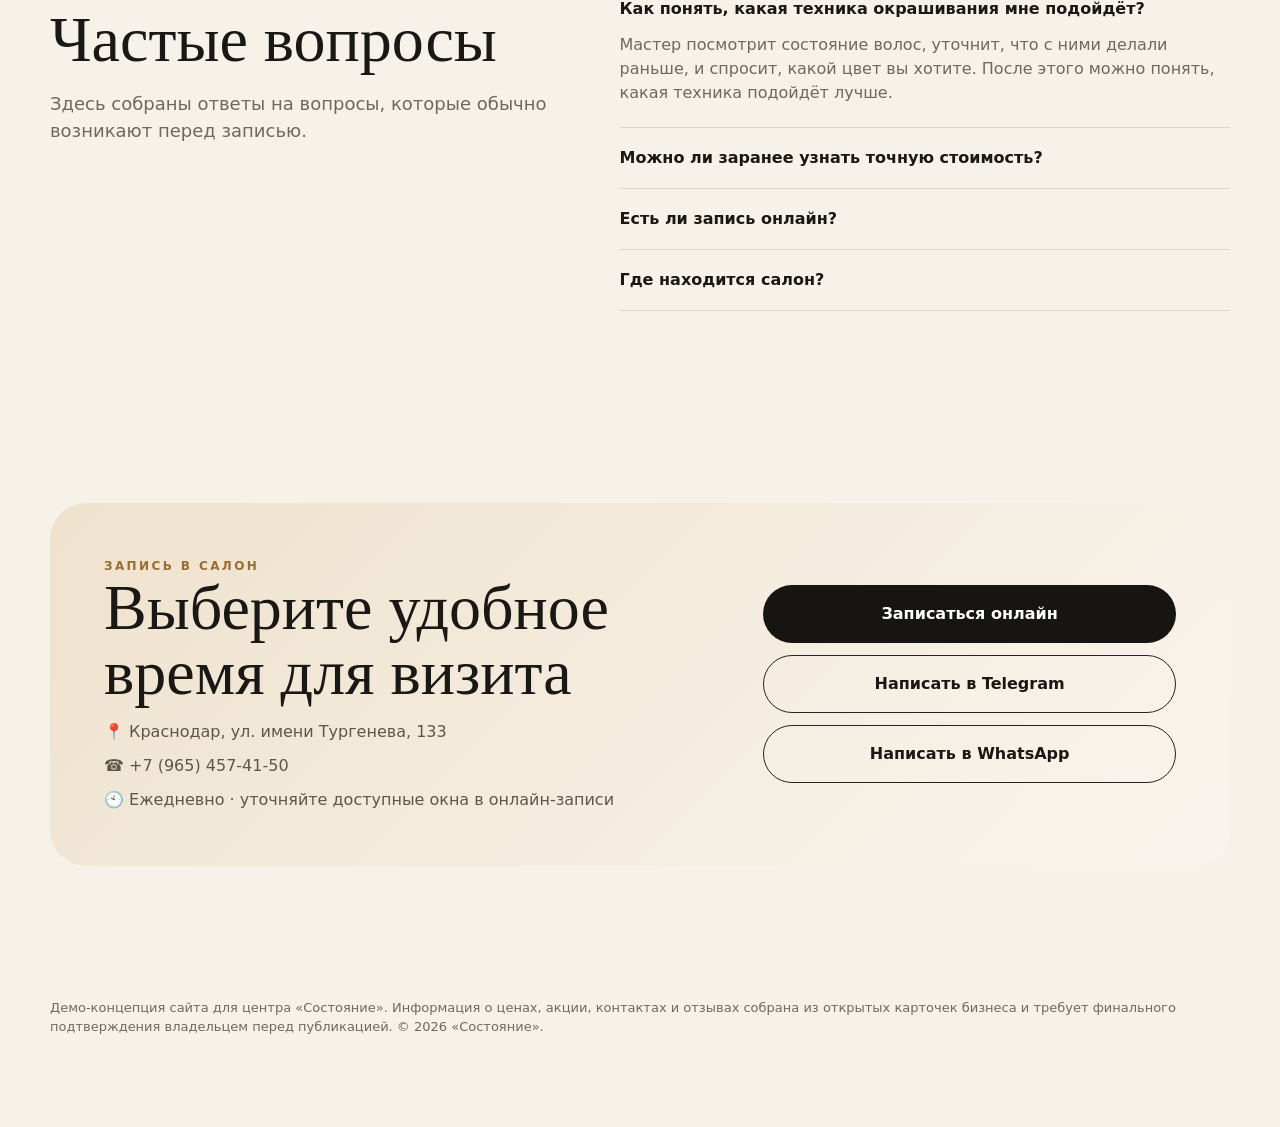
==== commit 95340667: "Use clean promo photo without embedded text" ====
--- a/index.html
+++ b/index.html
@@ -18,7 +18,7 @@
 .hero{position:relative;min-height:720px;display:flex;align-items:center;color:#fff;background:linear-gradient(90deg,rgba(8,8,8,.82) 0%,rgba(8,8,8,.56) 40%,rgba(8,8,8,.26) 70%,rgba(8,8,8,.08) 100%),url('https://avatars.mds.yandex.net/get-maps-adv-crm/11387709/2a0000018e7fcbfcdc13bbfa677371ad6280/landing_background') center right/cover no-repeat}.hero:after{content:"";position:absolute;inset:auto 0 0;height:160px;background:linear-gradient(transparent,rgba(0,0,0,.18));pointer-events:none}.hero .wrap{position:relative;z-index:2;padding:78px 0 70px}.hero-card{width:min(760px,100%);max-width:none;background:rgba(15,13,11,.44);backdrop-filter:blur(10px);border:1px solid rgba(255,255,255,.14);border-radius:34px;padding:42px 42px 34px;box-shadow:0 24px 60px rgba(0,0,0,.18);overflow:visible}.eyebrow{font-size:12px;letter-spacing:.24em;text-transform:uppercase;color:#efd29f;font-weight:800}.hero h1{font-family:Georgia,serif;font-size:clamp(40px,5vw,68px);line-height:1.06;max-width:100%;margin:14px 0 18px;font-weight:500;white-space:normal;word-break:normal;overflow-wrap:normal;hyphens:none;text-wrap:balance}.hero p{font-size:20px;max-width:660px;color:rgba(255,255,255,.92);margin:0 0 28px;white-space:normal;word-break:normal;overflow-wrap:normal;hyphens:none}.actions{display:flex;flex-wrap:wrap;gap:14px}.trustline{display:flex;flex-wrap:wrap;gap:12px;margin-top:28px}.pill{padding:10px 14px;border:1px solid rgba(255,255,255,.18);border-radius:999px;background:rgba(255,255,255,.08);backdrop-filter:blur(8px);font-size:14px}
 .section{padding:96px 0}.section-head{display:grid;grid-template-columns:1fr 1fr;gap:50px;align-items:end;margin-bottom:44px}.kicker{color:#9a6d33;font-size:12px;letter-spacing:.2em;text-transform:uppercase;font-weight:800}.section h2{font-family:Georgia,serif;font-weight:500;font-size:clamp(38px,5vw,64px);line-height:1.02;margin:10px 0}.lead{font-size:18px;color:var(--muted);max-width:620px}.cards{display:grid;grid-template-columns:repeat(3,1fr);gap:18px}.card{background:var(--paper);padding:28px;border-radius:var(--radius);border:1px solid rgba(26,24,21,.06);box-shadow:0 1px 0 rgba(255,255,255,.5) inset}.card .num{font-family:Georgia,serif;font-size:42px;color:var(--gold)}.card h3{font-size:20px;margin:10px 0 8px}.card p{color:var(--muted);margin:0}.card small{display:block;margin-top:18px;color:#8b642f;font-weight:700}
 .dark{background:var(--dark);color:#fff}.dark .lead{color:#c8c0b7}.dark .kicker{color:#e4bd7e}.service-grid{display:grid;grid-template-columns:repeat(3,1fr);gap:16px}.service{position:relative;overflow:hidden;border-radius:26px;padding:28px;min-height:230px;background:linear-gradient(145deg,#26231f,#151310);border:1px solid rgba(255,255,255,.08)}.service:before{content:"";position:absolute;width:160px;height:160px;border-radius:50%;background:radial-gradient(circle,rgba(213,166,95,.22),transparent 67%);right:-30px;top:-25px}.service h3{font-family:Georgia,serif;font-size:28px;margin:0 0 10px;position:relative}.service p{color:#c8c0b7;margin:0 0 24px;position:relative}.price{position:absolute;left:28px;bottom:26px;color:#f0d2a1;font-weight:800}.service a{position:absolute;right:22px;bottom:20px;width:44px;height:44px;border-radius:50%;border:1px solid rgba(255,255,255,.18);display:grid;place-items:center;font-size:20px}
-.promo{display:grid;grid-template-columns:1.05fr .95fr;border-radius:34px;overflow:hidden;box-shadow:var(--shadow);background:#140f0b}.promo-photo{min-height:480px;background:url('https://avatars.mds.yandex.net/get-sprav-posts/18765929/2a000001a0906ebebb6d0a487656558521f9/XL') center/cover no-repeat}.promo-copy{padding:56px;color:#fff;display:flex;flex-direction:column;justify-content:center}.promo-copy h2{margin:8px 0 18px}.promo-copy p{color:#d7cfc6}.promo-copy .big{font-family:Georgia,serif;font-size:74px;color:#f1cf99;line-height:1}
+.promo{display:grid;grid-template-columns:1.05fr .95fr;border-radius:34px;overflow:hidden;box-shadow:var(--shadow);background:#140f0b}.promo-photo{min-height:480px;background-image:url('promo-photo-clean.jpg');background-repeat:no-repeat;background-position:center center;background-size:cover}.promo-copy{padding:56px;color:#fff;display:flex;flex-direction:column;justify-content:center}.promo-copy h2{margin:8px 0 18px}.promo-copy p{color:#d7cfc6}.promo-copy .big{font-family:Georgia,serif;font-size:74px;color:#f1cf99;line-height:1}
 .steps{display:grid;grid-template-columns:repeat(4,1fr);gap:16px}.step{padding:26px 20px;border-top:1px solid var(--line)}.step b{font-family:Georgia,serif;font-size:32px;color:var(--gold)}.step h3{margin:12px 0 7px}.step p{color:var(--muted);font-size:15px}
 .review-grid{display:grid;grid-template-columns:repeat(3,1fr);gap:18px}.review{background:#fff;padding:26px;border-radius:24px;border:1px solid var(--line)}.stars{letter-spacing:.12em;color:#b37c33}.review p{font-size:17px}.review footer{color:var(--muted);font-size:14px;margin-top:20px}
 .faq{display:grid;grid-template-columns:.9fr 1.1fr;gap:70px}.faq details{border-bottom:1px solid var(--line);padding:18px 0}.faq summary{cursor:pointer;font-weight:800;list-style:none}.faq summary::-webkit-details-marker{display:none}.faq details p{color:var(--muted);margin:12px 0 4px}
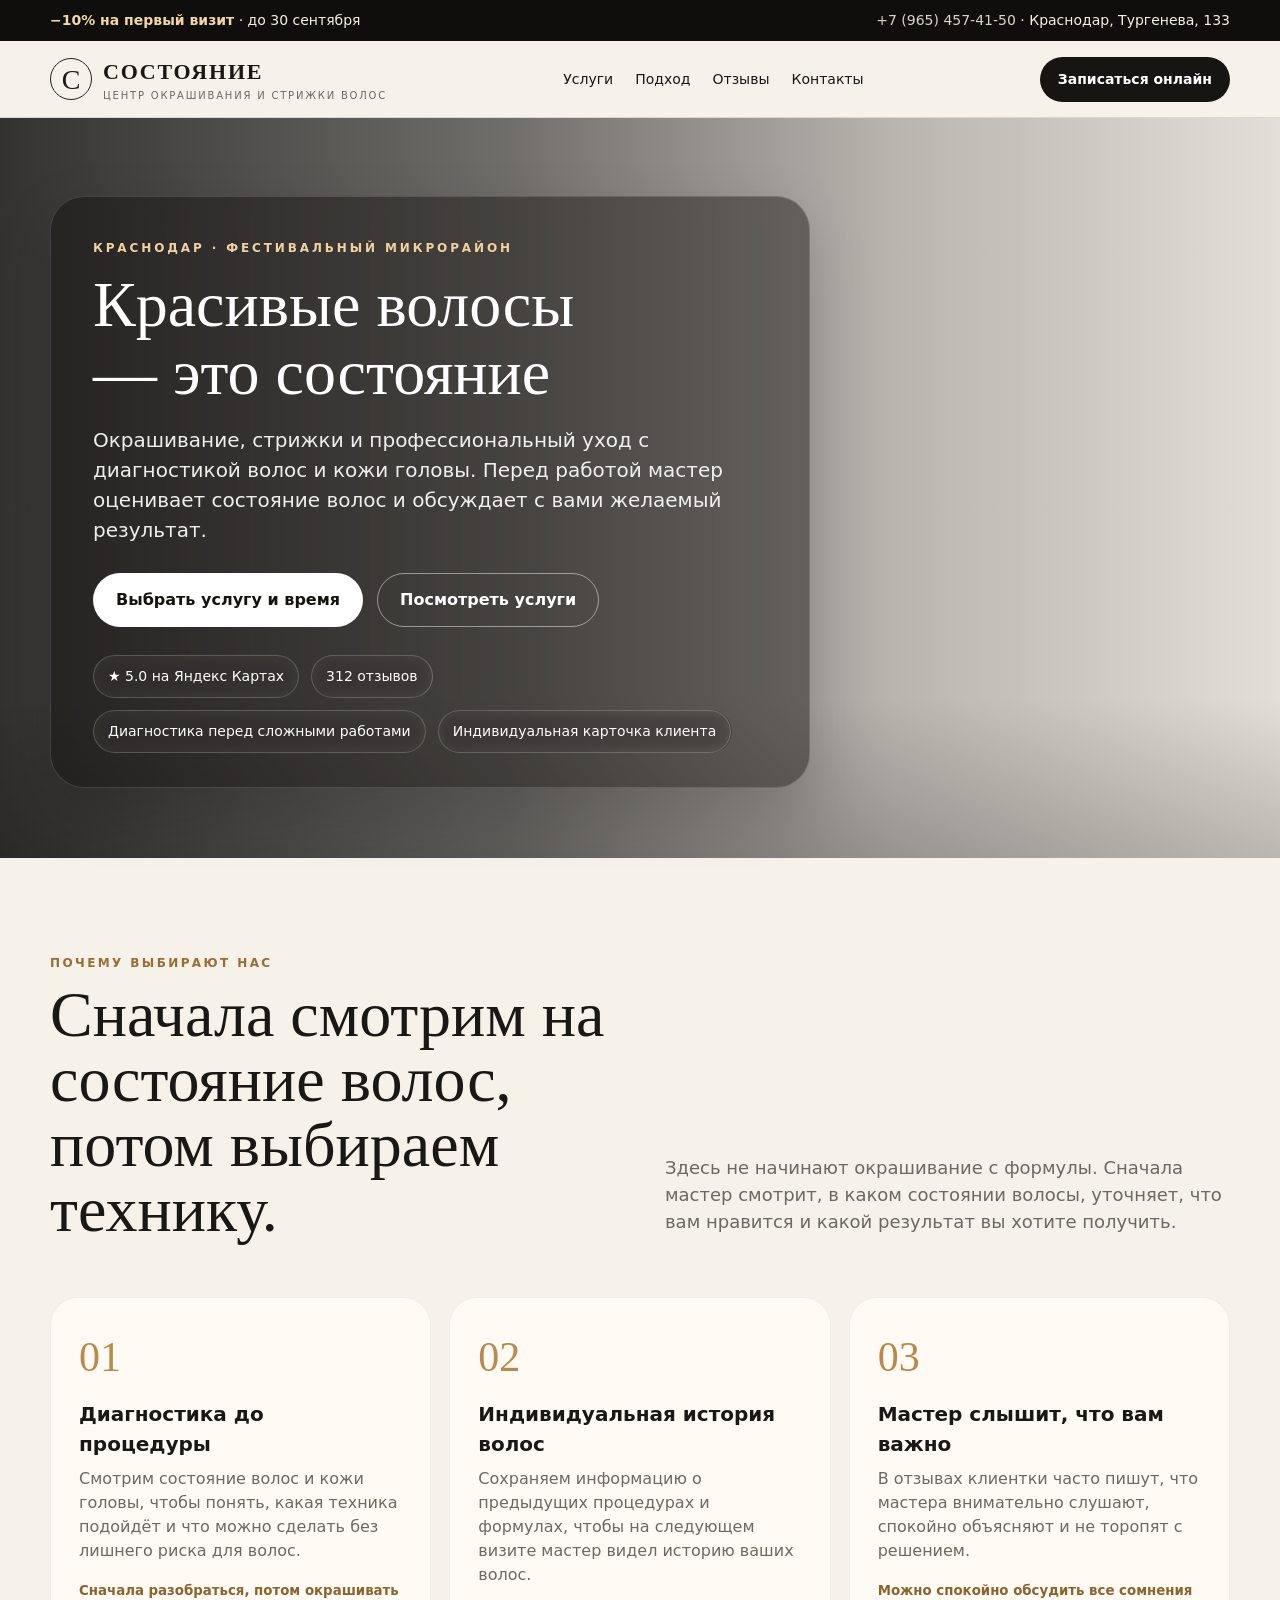
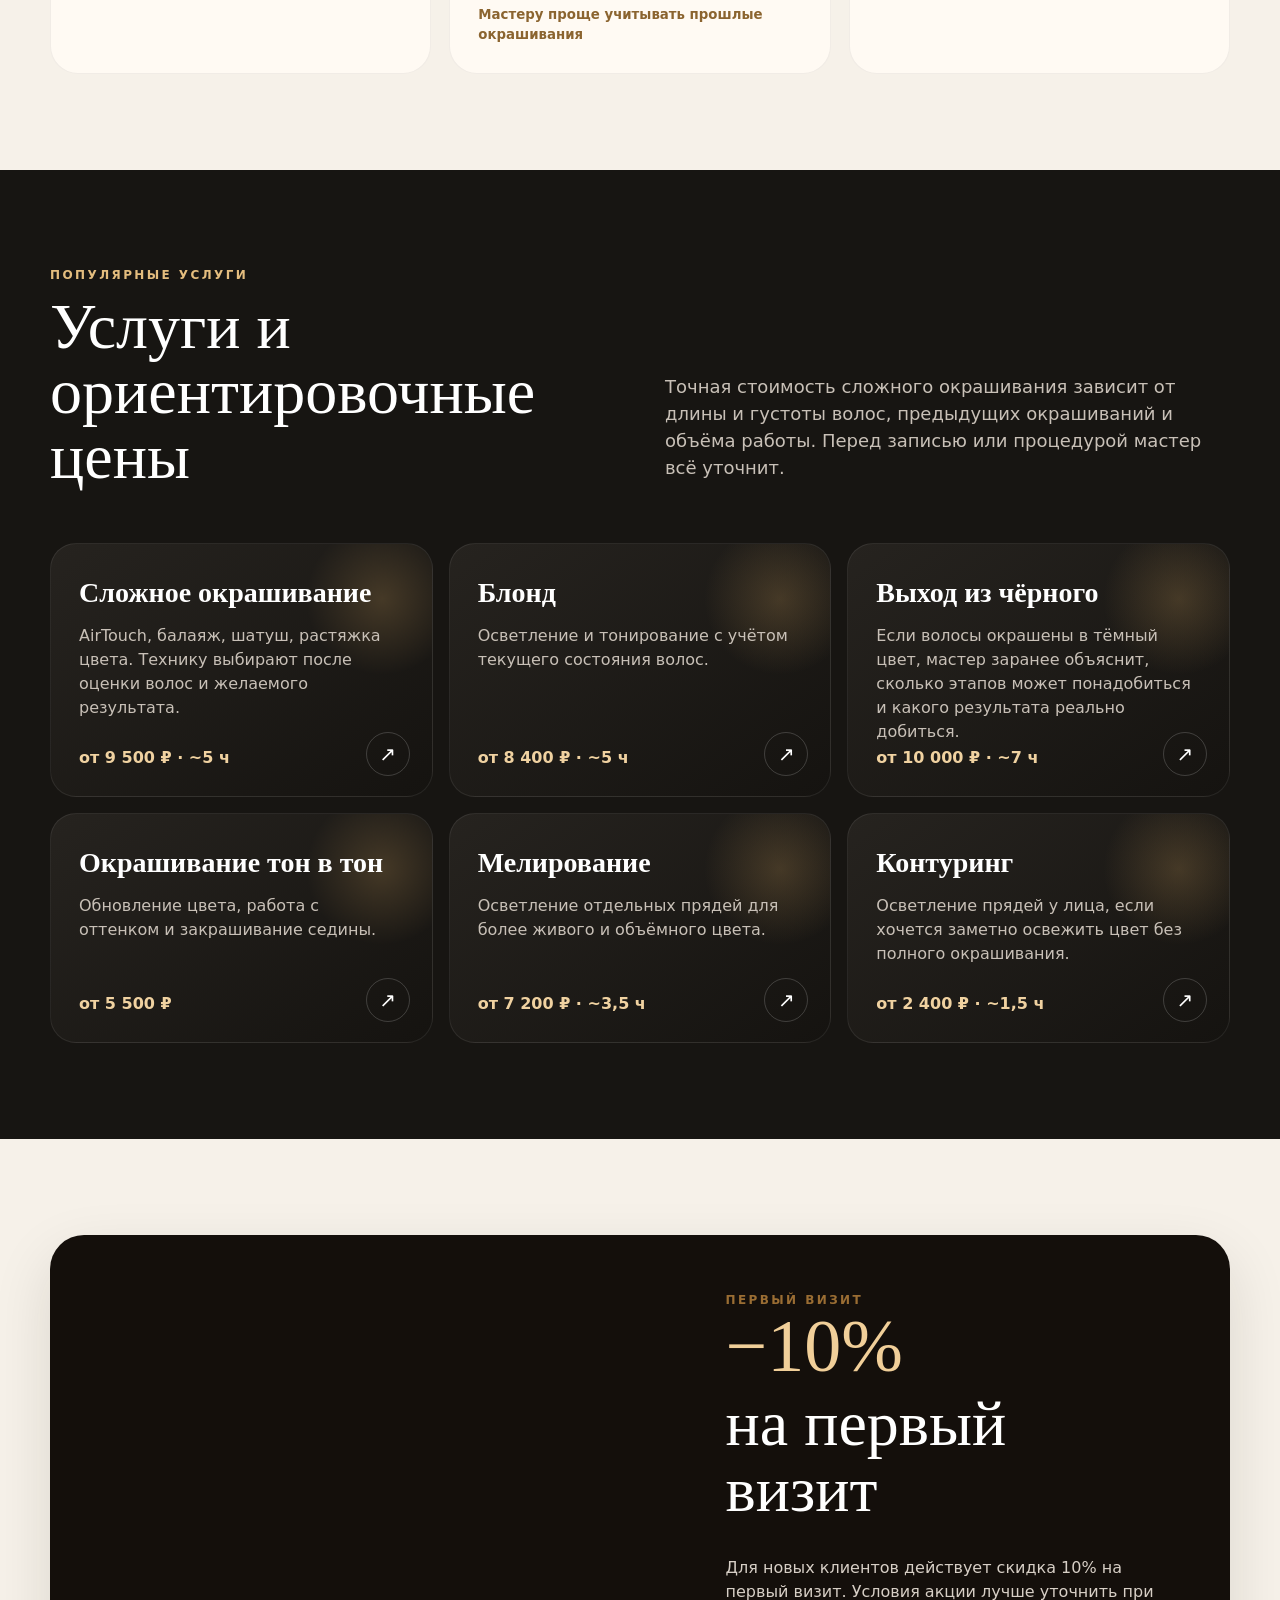
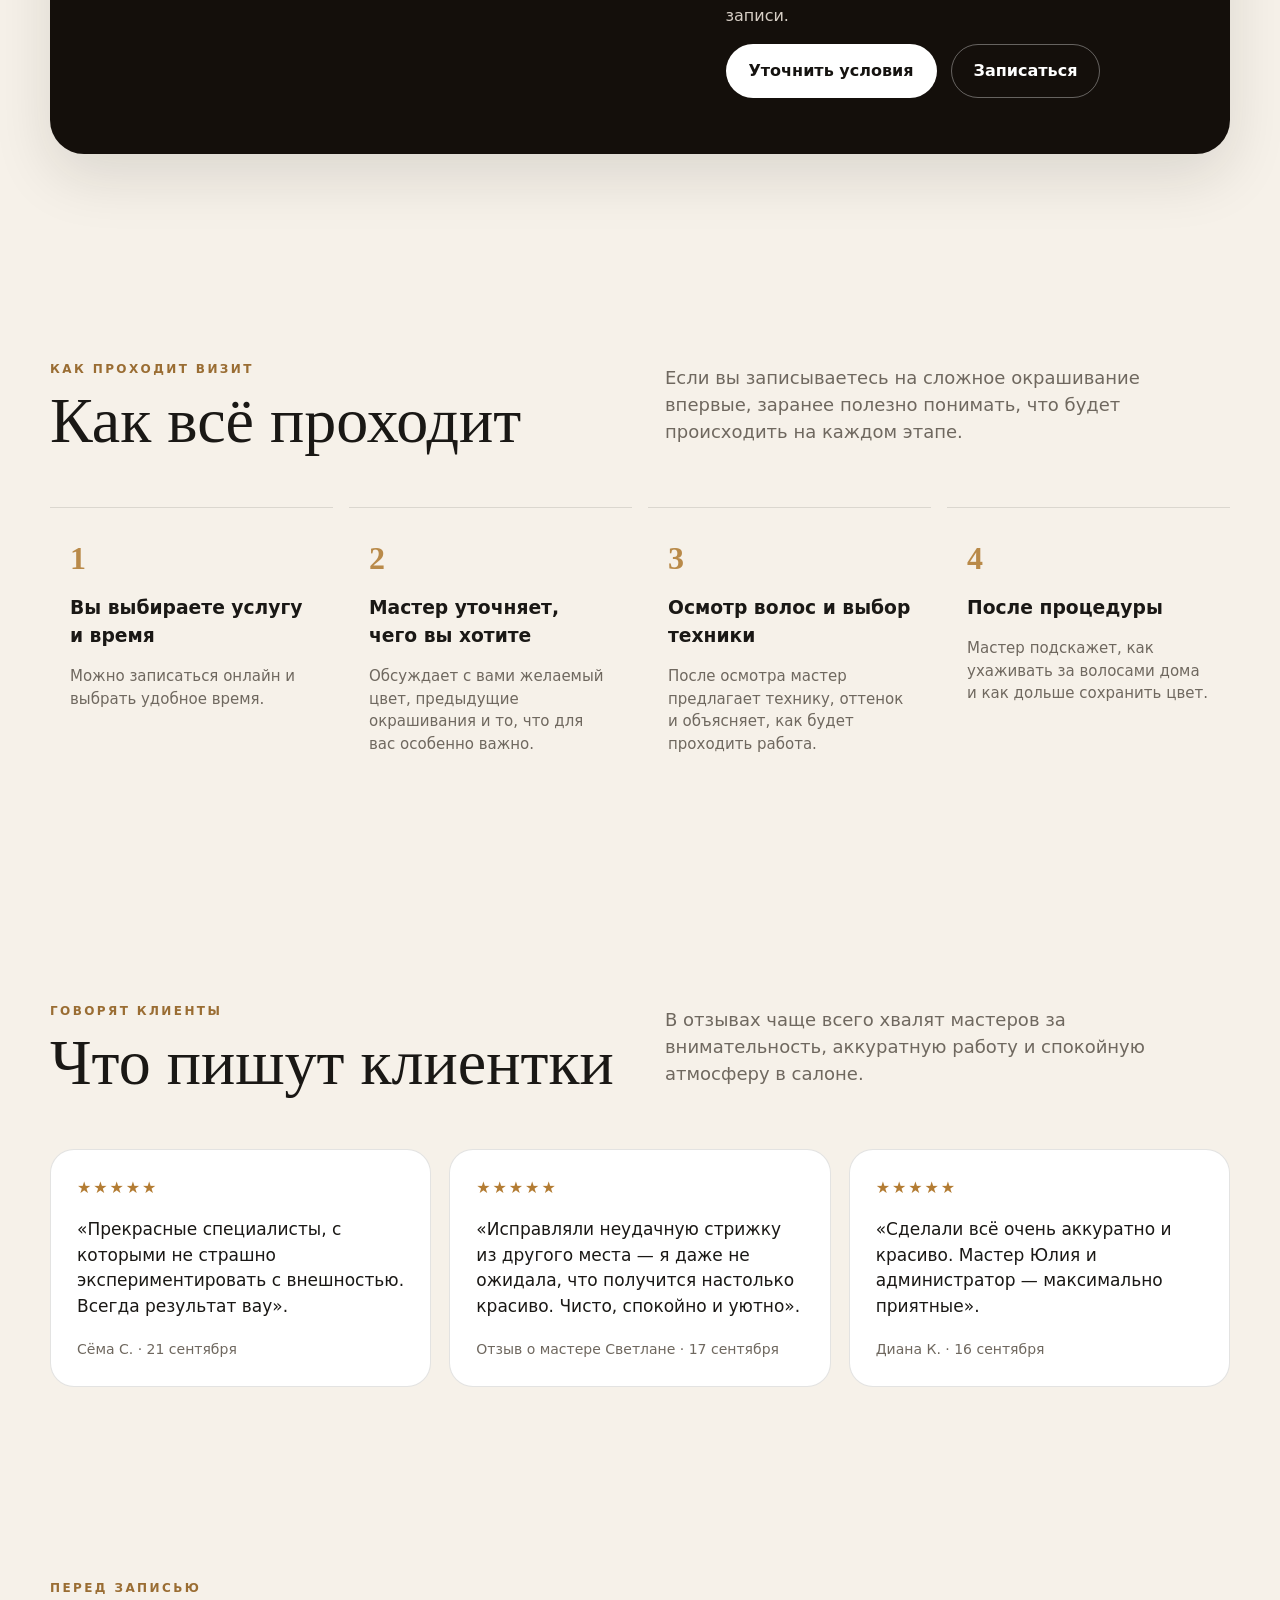
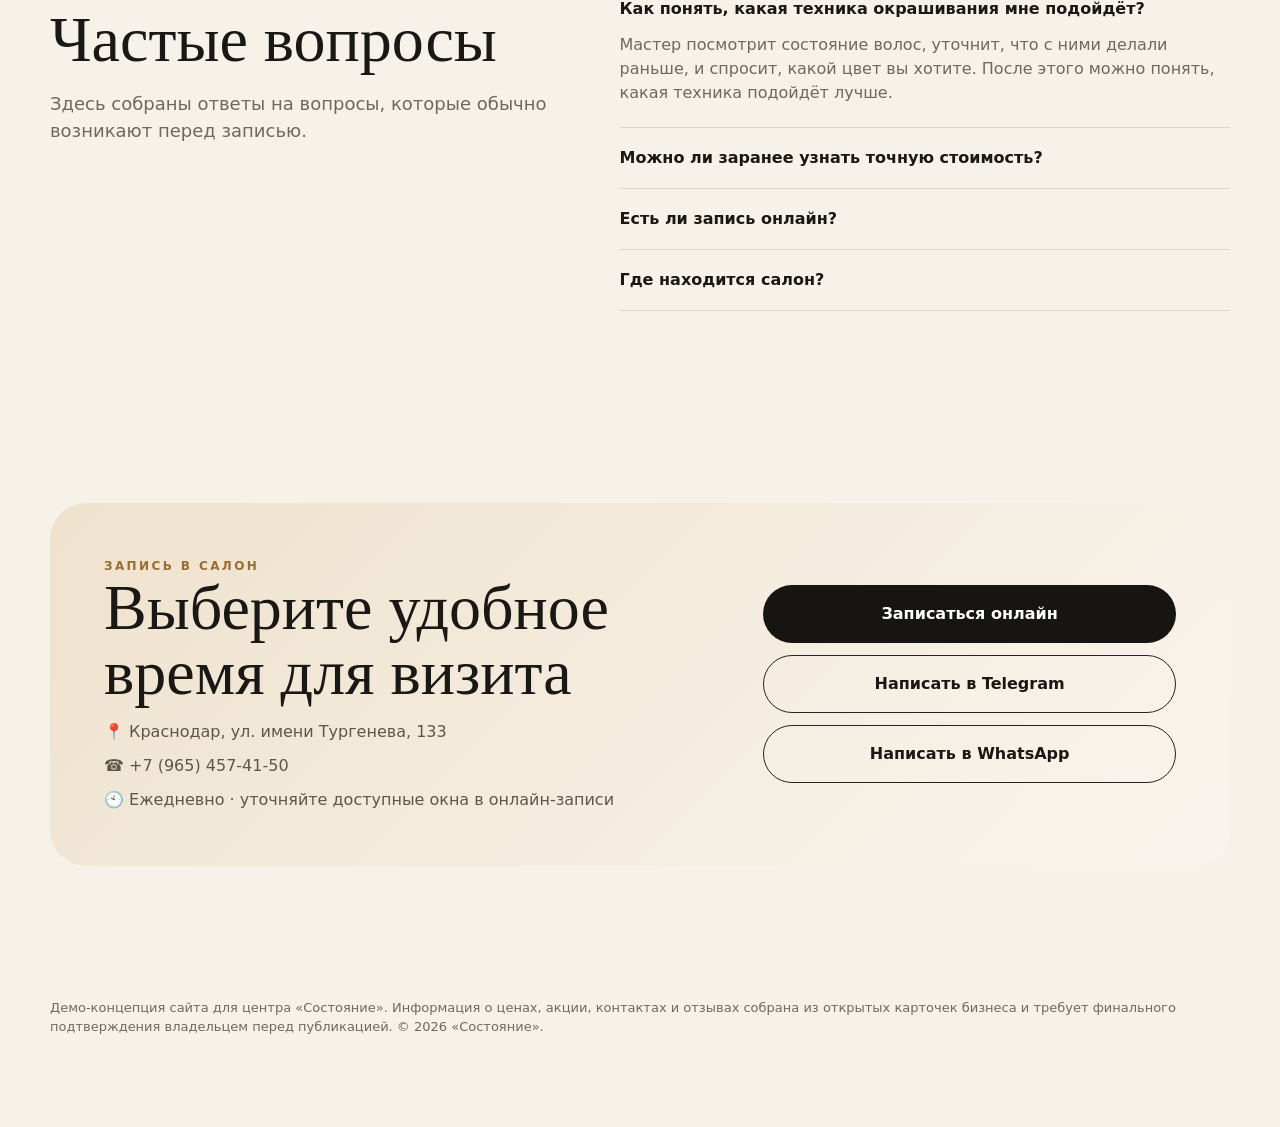
==== commit a1456996: "Restore working promo image and crop out embedded left text" ====
--- a/index.html
+++ b/index.html
@@ -18,7 +18,7 @@
 .hero{position:relative;min-height:720px;display:flex;align-items:center;color:#fff;background:linear-gradient(90deg,rgba(8,8,8,.82) 0%,rgba(8,8,8,.56) 40%,rgba(8,8,8,.26) 70%,rgba(8,8,8,.08) 100%),url('https://avatars.mds.yandex.net/get-maps-adv-crm/11387709/2a0000018e7fcbfcdc13bbfa677371ad6280/landing_background') center right/cover no-repeat}.hero:after{content:"";position:absolute;inset:auto 0 0;height:160px;background:linear-gradient(transparent,rgba(0,0,0,.18));pointer-events:none}.hero .wrap{position:relative;z-index:2;padding:78px 0 70px}.hero-card{width:min(760px,100%);max-width:none;background:rgba(15,13,11,.44);backdrop-filter:blur(10px);border:1px solid rgba(255,255,255,.14);border-radius:34px;padding:42px 42px 34px;box-shadow:0 24px 60px rgba(0,0,0,.18);overflow:visible}.eyebrow{font-size:12px;letter-spacing:.24em;text-transform:uppercase;color:#efd29f;font-weight:800}.hero h1{font-family:Georgia,serif;font-size:clamp(40px,5vw,68px);line-height:1.06;max-width:100%;margin:14px 0 18px;font-weight:500;white-space:normal;word-break:normal;overflow-wrap:normal;hyphens:none;text-wrap:balance}.hero p{font-size:20px;max-width:660px;color:rgba(255,255,255,.92);margin:0 0 28px;white-space:normal;word-break:normal;overflow-wrap:normal;hyphens:none}.actions{display:flex;flex-wrap:wrap;gap:14px}.trustline{display:flex;flex-wrap:wrap;gap:12px;margin-top:28px}.pill{padding:10px 14px;border:1px solid rgba(255,255,255,.18);border-radius:999px;background:rgba(255,255,255,.08);backdrop-filter:blur(8px);font-size:14px}
 .section{padding:96px 0}.section-head{display:grid;grid-template-columns:1fr 1fr;gap:50px;align-items:end;margin-bottom:44px}.kicker{color:#9a6d33;font-size:12px;letter-spacing:.2em;text-transform:uppercase;font-weight:800}.section h2{font-family:Georgia,serif;font-weight:500;font-size:clamp(38px,5vw,64px);line-height:1.02;margin:10px 0}.lead{font-size:18px;color:var(--muted);max-width:620px}.cards{display:grid;grid-template-columns:repeat(3,1fr);gap:18px}.card{background:var(--paper);padding:28px;border-radius:var(--radius);border:1px solid rgba(26,24,21,.06);box-shadow:0 1px 0 rgba(255,255,255,.5) inset}.card .num{font-family:Georgia,serif;font-size:42px;color:var(--gold)}.card h3{font-size:20px;margin:10px 0 8px}.card p{color:var(--muted);margin:0}.card small{display:block;margin-top:18px;color:#8b642f;font-weight:700}
 .dark{background:var(--dark);color:#fff}.dark .lead{color:#c8c0b7}.dark .kicker{color:#e4bd7e}.service-grid{display:grid;grid-template-columns:repeat(3,1fr);gap:16px}.service{position:relative;overflow:hidden;border-radius:26px;padding:28px;min-height:230px;background:linear-gradient(145deg,#26231f,#151310);border:1px solid rgba(255,255,255,.08)}.service:before{content:"";position:absolute;width:160px;height:160px;border-radius:50%;background:radial-gradient(circle,rgba(213,166,95,.22),transparent 67%);right:-30px;top:-25px}.service h3{font-family:Georgia,serif;font-size:28px;margin:0 0 10px;position:relative}.service p{color:#c8c0b7;margin:0 0 24px;position:relative}.price{position:absolute;left:28px;bottom:26px;color:#f0d2a1;font-weight:800}.service a{position:absolute;right:22px;bottom:20px;width:44px;height:44px;border-radius:50%;border:1px solid rgba(255,255,255,.18);display:grid;place-items:center;font-size:20px}
-.promo{display:grid;grid-template-columns:1.05fr .95fr;border-radius:34px;overflow:hidden;box-shadow:var(--shadow);background:#140f0b}.promo-photo{min-height:480px;background-image:url('promo-photo-clean.jpg');background-repeat:no-repeat;background-position:center center;background-size:cover}.promo-copy{padding:56px;color:#fff;display:flex;flex-direction:column;justify-content:center}.promo-copy h2{margin:8px 0 18px}.promo-copy p{color:#d7cfc6}.promo-copy .big{font-family:Georgia,serif;font-size:74px;color:#f1cf99;line-height:1}
+.promo{display:grid;grid-template-columns:1.05fr .95fr;border-radius:34px;overflow:hidden;box-shadow:var(--shadow);background:#140f0b}.promo-photo{min-height:480px;background-image:url('https://avatars.mds.yandex.net/get-sprav-posts/18765929/2a000001a0906ebebb6d0a487656558521f9/XL');background-repeat:no-repeat;background-size:185% auto;background-position:100% center}.promo-copy{padding:56px;color:#fff;display:flex;flex-direction:column;justify-content:center}.promo-copy h2{margin:8px 0 18px}.promo-copy p{color:#d7cfc6}.promo-copy .big{font-family:Georgia,serif;font-size:74px;color:#f1cf99;line-height:1}
 .steps{display:grid;grid-template-columns:repeat(4,1fr);gap:16px}.step{padding:26px 20px;border-top:1px solid var(--line)}.step b{font-family:Georgia,serif;font-size:32px;color:var(--gold)}.step h3{margin:12px 0 7px}.step p{color:var(--muted);font-size:15px}
 .review-grid{display:grid;grid-template-columns:repeat(3,1fr);gap:18px}.review{background:#fff;padding:26px;border-radius:24px;border:1px solid var(--line)}.stars{letter-spacing:.12em;color:#b37c33}.review p{font-size:17px}.review footer{color:var(--muted);font-size:14px;margin-top:20px}
 .faq{display:grid;grid-template-columns:.9fr 1.1fr;gap:70px}.faq details{border-bottom:1px solid var(--line);padding:18px 0}.faq summary{cursor:pointer;font-weight:800;list-style:none}.faq summary::-webkit-details-marker{display:none}.faq details p{color:var(--muted);margin:12px 0 4px}
